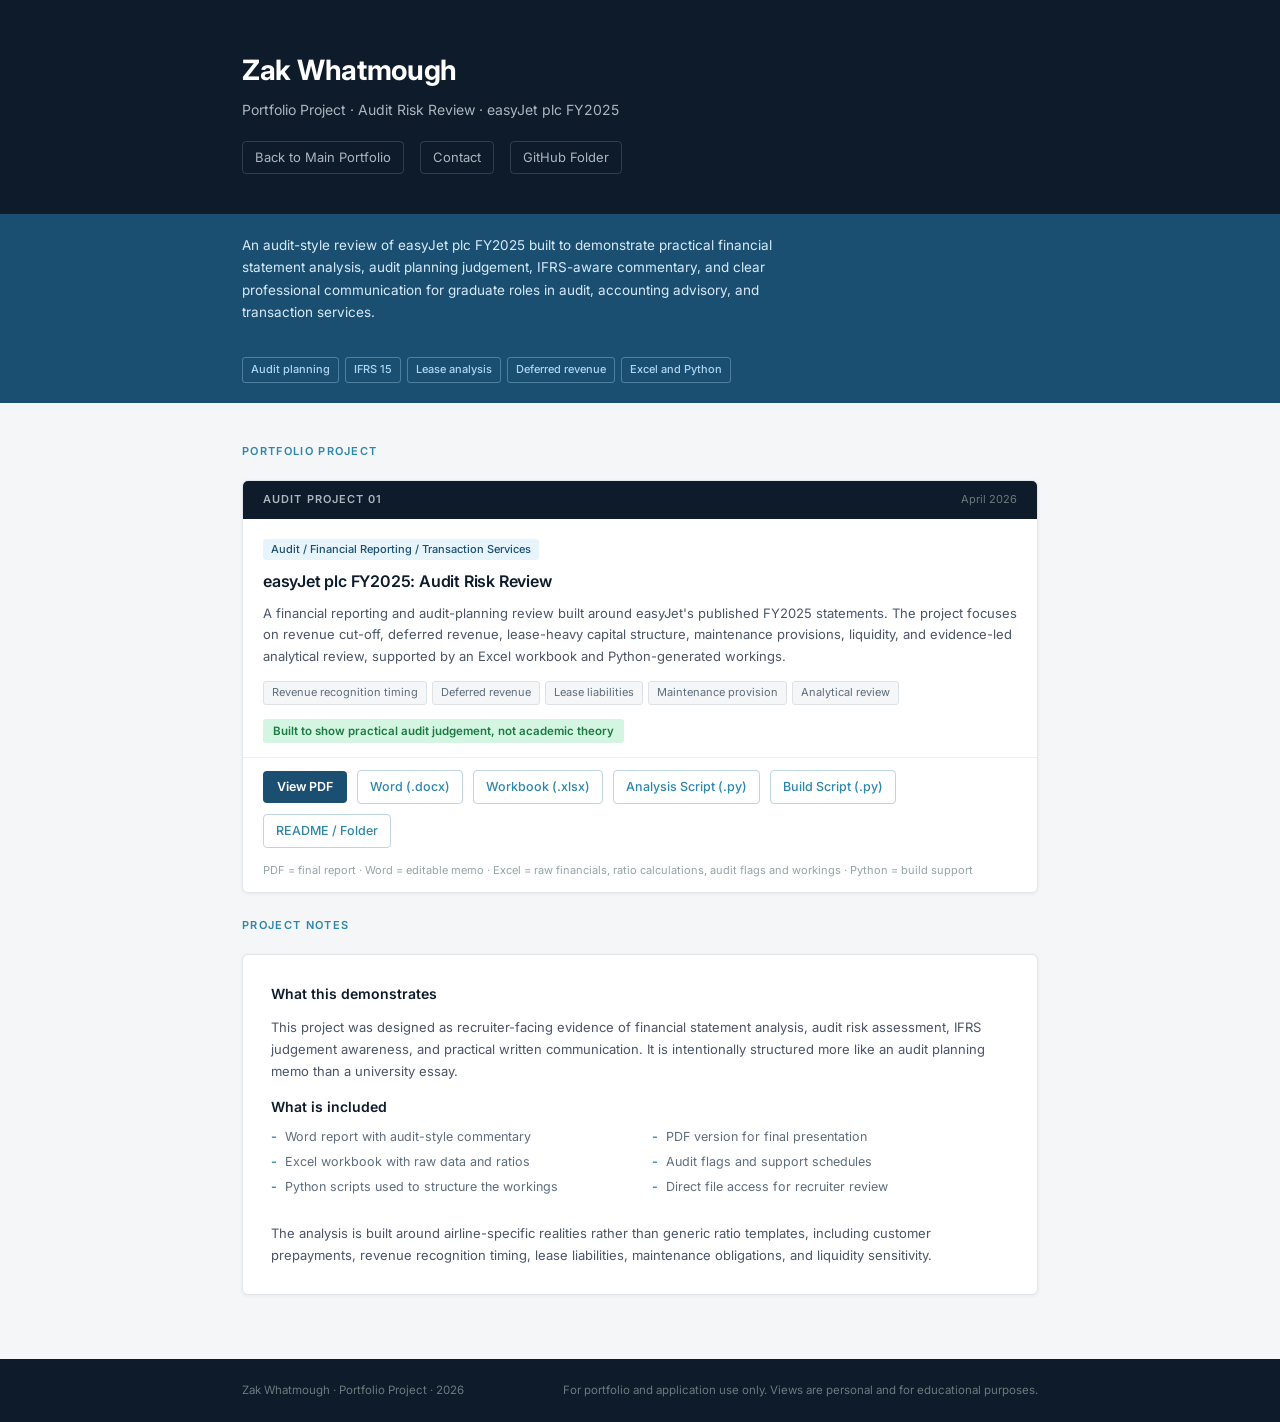
==== easyjet-audit-risk-review/index.html @ 97fff29e "Add easyJet audit portfolio project" ====
<!DOCTYPE html>
<html lang="en">
<head>
  <meta charset="UTF-8">
  <meta name="viewport" content="width=device-width, initial-scale=1.0">
  <title>easyJet Audit Risk Review | Zak Whatmough</title>
  <link rel="preconnect" href="https://fonts.googleapis.com">
  <link href="https://fonts.googleapis.com/css2?family=Inter:wght@300;400;500;600;700&display=swap" rel="stylesheet">
  <style>
    *, *::before, *::after { box-sizing: border-box; margin: 0; padding: 0; }

    body {
      font-family: 'Inter', -apple-system, BlinkMacSystemFont, sans-serif;
      background: #F4F6F8;
      color: #1C2833;
      line-height: 1.6;
    }

    .site-header {
      background: #0D1B2A;
      padding: 48px 0 40px;
    }
    .header-inner {
      max-width: 860px;
      margin: 0 auto;
      padding: 0 32px;
    }
    .header-inner h1 {
      font-size: 28px;
      font-weight: 700;
      color: #FFFFFF;
      letter-spacing: -0.3px;
      margin-bottom: 6px;
    }
    .header-sub {
      font-size: 14px;
      color: #ADB5BD;
      font-weight: 400;
      margin-bottom: 20px;
    }
    .header-links {
      display: flex;
      gap: 16px;
      flex-wrap: wrap;
    }
    .header-links a {
      font-size: 13px;
      color: #ADB5BD;
      text-decoration: none;
      border: 1px solid rgba(255,255,255,0.15);
      padding: 5px 12px;
      border-radius: 4px;
      transition: all 0.15s;
    }
    .header-links a:hover {
      color: #FFFFFF;
      border-color: rgba(255,255,255,0.4);
    }

    .about-strip {
      background: #1B4F72;
      padding: 20px 0;
    }
    .about-strip-inner {
      max-width: 860px;
      margin: 0 auto;
      padding: 0 32px;
      display: flex;
      align-items: flex-start;
      justify-content: space-between;
      gap: 32px;
      flex-wrap: wrap;
    }
    .about-strip p {
      font-size: 13.5px;
      color: #D6EAF8;
      max-width: 560px;
      line-height: 1.65;
    }
    .tags {
      display: flex;
      flex-wrap: wrap;
      gap: 6px;
      align-items: flex-start;
      padding-top: 2px;
    }
    .tag {
      font-size: 11px;
      font-weight: 500;
      color: #AED6F1;
      border: 1px solid rgba(174,214,241,0.35);
      border-radius: 3px;
      padding: 3px 8px;
      white-space: nowrap;
    }

    .main {
      max-width: 860px;
      margin: 0 auto;
      padding: 40px 32px;
    }
    .section-label {
      font-size: 11px;
      font-weight: 600;
      letter-spacing: 0.12em;
      text-transform: uppercase;
      color: #2E86AB;
      margin-bottom: 20px;
    }
    .memo-card,
    .about-section {
      background: #FFFFFF;
      border-radius: 6px;
      border: 1px solid #E0E6EA;
      overflow: hidden;
      box-shadow: 0 1px 4px rgba(0,0,0,0.06);
      margin-bottom: 24px;
    }
    .memo-card-header {
      background: #0D1B2A;
      padding: 10px 20px;
      display: flex;
      align-items: center;
      justify-content: space-between;
      gap: 12px;
    }
    .memo-number {
      font-size: 11px;
      font-weight: 600;
      color: #ADB5BD;
      letter-spacing: 0.1em;
    }
    .memo-date {
      font-size: 11px;
      color: #6C7A7D;
    }
    .memo-card-body {
      padding: 16px 20px 0;
    }
    .memo-sector {
      display: inline-block;
      font-size: 11px;
      font-weight: 500;
      color: #1B4F72;
      background: #E8F4FB;
      border-radius: 3px;
      padding: 2px 8px;
      margin-bottom: 10px;
    }
    .memo-card-body h2 {
      font-size: 16px;
      font-weight: 600;
      color: #0D1B2A;
      line-height: 1.4;
      margin-bottom: 10px;
      letter-spacing: -0.2px;
    }
    .memo-thesis {
      font-size: 13px;
      color: #4A5568;
      line-height: 1.65;
      margin-bottom: 14px;
    }
    .memo-tags {
      display: flex;
      flex-wrap: wrap;
      gap: 5px;
      margin-bottom: 12px;
    }
    .memo-tag {
      font-size: 11px;
      color: #5D6D7E;
      background: #F4F6F8;
      border: 1px solid #DDE2E6;
      border-radius: 3px;
      padding: 2px 8px;
    }
    .memo-call {
      display: inline-block;
      font-size: 11.5px;
      font-weight: 600;
      color: #1A7A40;
      background: #D5F5E3;
      border-radius: 3px;
      padding: 3px 10px;
      margin-bottom: 14px;
    }
    .memo-card-footer {
      border-top: 1px solid #EDF0F2;
      padding: 12px 20px;
      display: flex;
      align-items: center;
      gap: 10px;
      flex-wrap: wrap;
    }
    .memo-link-primary {
      font-size: 12.5px;
      font-weight: 600;
      color: #FFFFFF;
      background: #1B4F72;
      text-decoration: none;
      padding: 6px 14px;
      border-radius: 4px;
    }
    .memo-link-secondary {
      font-size: 12.5px;
      font-weight: 500;
      color: #2E86AB;
      text-decoration: none;
      padding: 6px 12px;
      border: 1px solid #BDD5E5;
      border-radius: 4px;
    }
    .download-note {
      width: 100%;
      font-size: 11px;
      color: #95A5A6;
      padding-top: 4px;
    }
    .about-section {
      padding: 28px 28px;
    }
    .about-section h3 {
      font-size: 14px;
      font-weight: 600;
      color: #0D1B2A;
      margin-bottom: 10px;
    }
    .about-section p {
      font-size: 13px;
      color: #4A5568;
      line-height: 1.7;
      margin-bottom: 14px;
    }
    .method-list {
      list-style: none;
      display: grid;
      grid-template-columns: 1fr 1fr;
      gap: 6px 24px;
    }
    .method-list li {
      font-size: 12.5px;
      color: #5D6D7E;
      padding-left: 14px;
      position: relative;
      line-height: 1.5;
    }
    .method-list li::before {
      content: '-';
      position: absolute;
      left: 0;
      color: #2E86AB;
      font-weight: 600;
    }
    .site-footer {
      background: #0D1B2A;
      padding: 22px 0;
    }
    .footer-inner {
      max-width: 860px;
      margin: 0 auto;
      padding: 0 32px;
      display: flex;
      justify-content: space-between;
      align-items: center;
      flex-wrap: wrap;
      gap: 8px;
    }
    .footer-inner p {
      font-size: 11.5px;
      color: #6C7A7D;
    }
    @media (max-width: 600px) {
      .header-inner h1 { font-size: 22px; }
      .about-strip-inner { flex-direction: column; }
      .method-list { grid-template-columns: 1fr; }
      .footer-inner { flex-direction: column; text-align: center; }
    }
  </style>
</head>
<body>
  <header class="site-header">
    <div class="header-inner">
      <h1>Zak Whatmough</h1>
      <p class="header-sub">Portfolio Project · Audit Risk Review · easyJet plc FY2025</p>
      <div class="header-links">
        <a href="../index.html">Back to Main Portfolio</a>
        <a href="mailto:z.whatmough@hotmail.co.uk">Contact</a>
        <a href="https://github.com/zwhatmough/investment-research/tree/main/easyjet-audit-risk-review" target="_blank">GitHub Folder</a>
      </div>
    </div>
  </header>

  <div class="about-strip">
    <div class="about-strip-inner">
      <p>An audit-style review of easyJet plc FY2025 built to demonstrate practical financial statement analysis, audit planning judgement, IFRS-aware commentary, and clear professional communication for graduate roles in audit, accounting advisory, and transaction services.</p>
      <div class="tags">
        <span class="tag">Audit planning</span>
        <span class="tag">IFRS 15</span>
        <span class="tag">Lease analysis</span>
        <span class="tag">Deferred revenue</span>
        <span class="tag">Excel and Python</span>
      </div>
    </div>
  </div>

  <main class="main">
    <p class="section-label">Portfolio Project</p>

    <div class="memo-card">
      <div class="memo-card-header">
        <span class="memo-number">AUDIT PROJECT 01</span>
        <span class="memo-date">April 2026</span>
      </div>
      <div class="memo-card-body">
        <span class="memo-sector">Audit / Financial Reporting / Transaction Services</span>
        <h2>easyJet plc FY2025: Audit Risk Review</h2>
        <p class="memo-thesis">A financial reporting and audit-planning review built around easyJet's published FY2025 statements. The project focuses on revenue cut-off, deferred revenue, lease-heavy capital structure, maintenance provisions, liquidity, and evidence-led analytical review, supported by an Excel workbook and Python-generated workings.</p>
        <div class="memo-tags">
          <span class="memo-tag">Revenue recognition timing</span>
          <span class="memo-tag">Deferred revenue</span>
          <span class="memo-tag">Lease liabilities</span>
          <span class="memo-tag">Maintenance provision</span>
          <span class="memo-tag">Analytical review</span>
        </div>
        <span class="memo-call">Built to show practical audit judgement, not academic theory</span>
      </div>
      <div class="memo-card-footer">
        <a class="memo-link-primary" href="./docs/easyjet-audit-risk-review.pdf" target="_blank">View PDF</a>
        <a class="memo-link-secondary" href="./docs/easyjet-audit-risk-review.docx">Word (.docx)</a>
        <a class="memo-link-secondary" href="./data/easyjet-audit-risk-review.xlsx">Workbook (.xlsx)</a>
        <a class="memo-link-secondary" href="./scripts/generate_easyjet_analysis.py">Analysis Script (.py)</a>
        <a class="memo-link-secondary" href="./scripts/build_audit_report.py">Build Script (.py)</a>
        <a class="memo-link-secondary" href="https://github.com/zwhatmough/investment-research/tree/main/easyjet-audit-risk-review" target="_blank">README / Folder</a>
        <span class="download-note">PDF = final report · Word = editable memo · Excel = raw financials, ratio calculations, audit flags and workings · Python = build support</span>
      </div>
    </div>

    <p class="section-label">Project Notes</p>

    <div class="about-section">
      <h3>What this demonstrates</h3>
      <p>This project was designed as recruiter-facing evidence of financial statement analysis, audit risk assessment, IFRS judgement awareness, and practical written communication. It is intentionally structured more like an audit planning memo than a university essay.</p>

      <h3>What is included</h3>
      <ul class="method-list">
        <li>Word report with audit-style commentary</li>
        <li>PDF version for final presentation</li>
        <li>Excel workbook with raw data and ratios</li>
        <li>Audit flags and support schedules</li>
        <li>Python scripts used to structure the workings</li>
        <li>Direct file access for recruiter review</li>
      </ul>
      <br>
      <p style="margin-bottom:0;">The analysis is built around airline-specific realities rather than generic ratio templates, including customer prepayments, revenue recognition timing, lease liabilities, maintenance obligations, and liquidity sensitivity.</p>
    </div>
  </main>

  <footer class="site-footer">
    <div class="footer-inner">
      <p>Zak Whatmough · Portfolio Project · 2026</p>
      <p>For portfolio and application use only. Views are personal and for educational purposes.</p>
    </div>
  </footer>
</body>
</html>
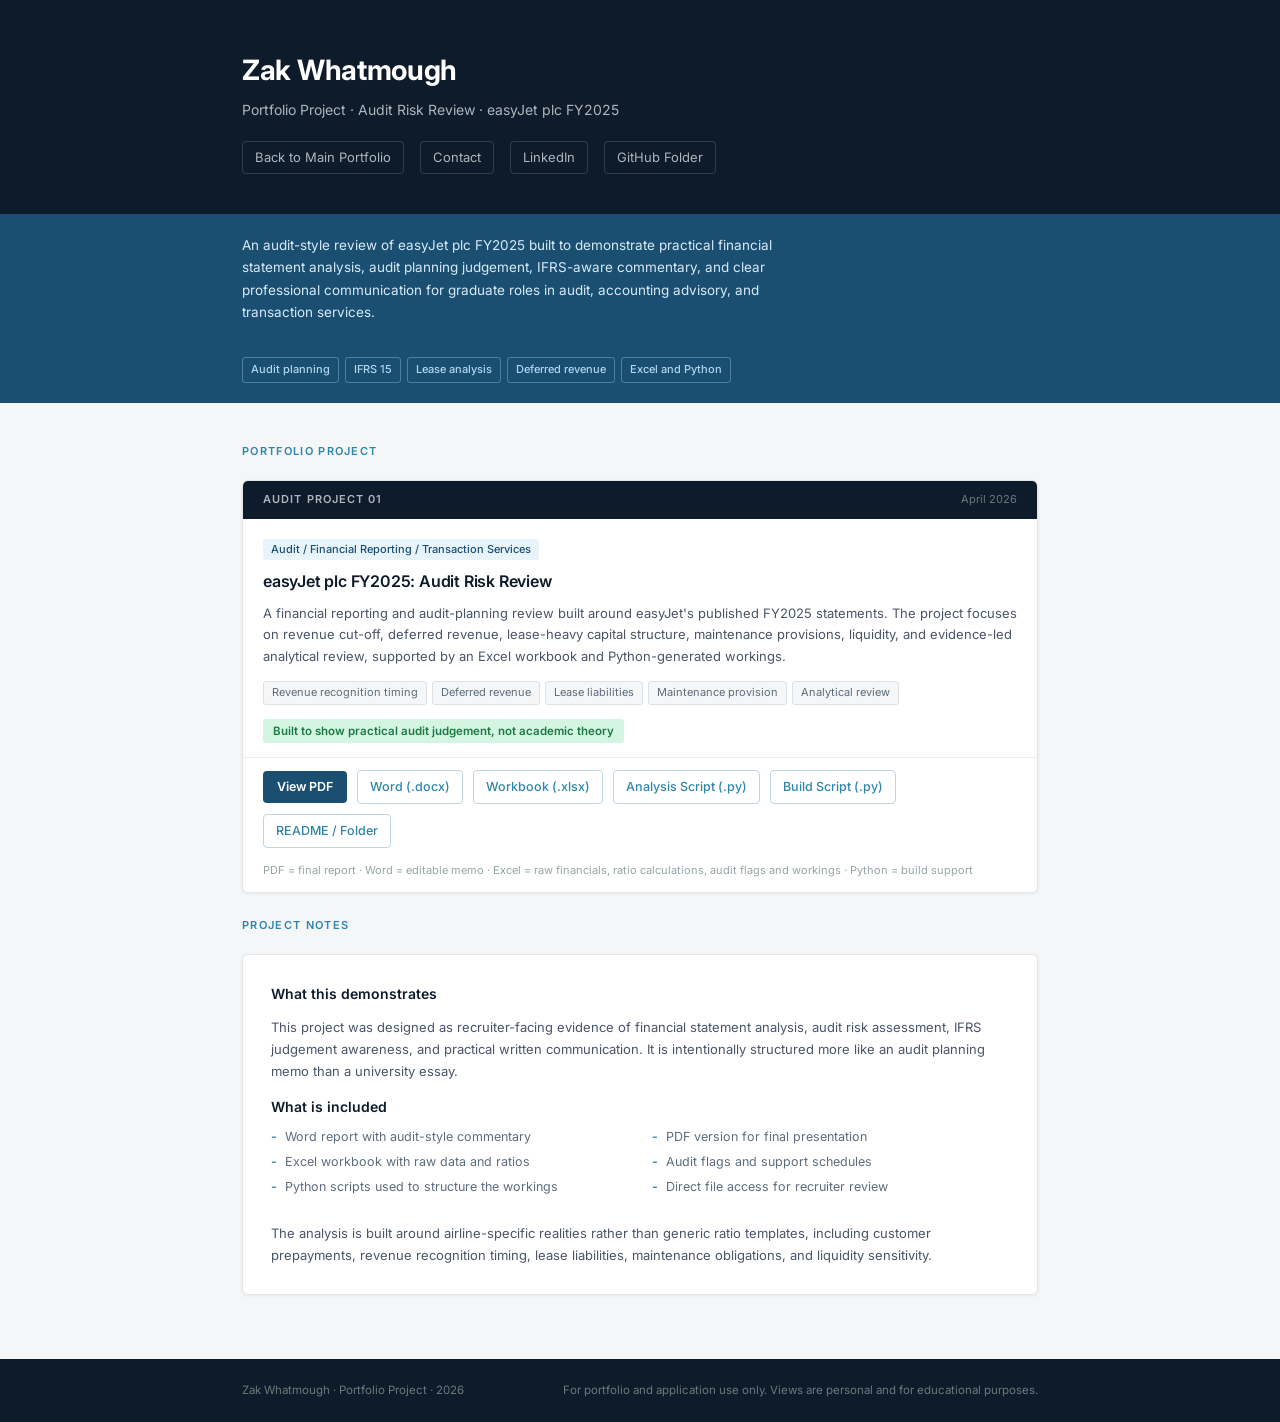
==== commit 7e1ac15b: "Add LinkedIn link to easyJet sub-page header" ====
--- a/easyjet-audit-risk-review/index.html
+++ b/easyjet-audit-risk-review/index.html
@@ -201,7 +201,9 @@
       text-decoration: none;
       padding: 6px 14px;
       border-radius: 4px;
-    }
+      transition: background 0.15s;
+    }
+    .memo-link-primary:hover { background: #154360; }
     .memo-link-secondary {
       font-size: 12.5px;
       font-weight: 500;
@@ -210,6 +212,11 @@
       padding: 6px 12px;
       border: 1px solid #BDD5E5;
       border-radius: 4px;
+      transition: all 0.15s;
+    }
+    .memo-link-secondary:hover {
+      background: #EAF4FA;
+      border-color: #2E86AB;
     }
     .download-note {
       width: 100%;
@@ -282,10 +289,11 @@
   <header class="site-header">
     <div class="header-inner">
       <h1>Zak Whatmough</h1>
-      <p class="header-sub">Portfolio Project · Audit Risk Review · easyJet plc FY2025</p>
+      <p class="header-sub">Portfolio Project &middot; Audit Risk Review &middot; easyJet plc FY2025</p>
       <div class="header-links">
         <a href="../index.html">Back to Main Portfolio</a>
         <a href="mailto:z.whatmough@hotmail.co.uk">Contact</a>
+        <a href="https://www.linkedin.com/in/zak-whatmough" target="_blank">LinkedIn</a>
         <a href="https://github.com/zwhatmough/investment-research/tree/main/easyjet-audit-risk-review" target="_blank">GitHub Folder</a>
       </div>
     </div>
@@ -332,7 +340,7 @@
         <a class="memo-link-secondary" href="./scripts/generate_easyjet_analysis.py">Analysis Script (.py)</a>
         <a class="memo-link-secondary" href="./scripts/build_audit_report.py">Build Script (.py)</a>
         <a class="memo-link-secondary" href="https://github.com/zwhatmough/investment-research/tree/main/easyjet-audit-risk-review" target="_blank">README / Folder</a>
-        <span class="download-note">PDF = final report · Word = editable memo · Excel = raw financials, ratio calculations, audit flags and workings · Python = build support</span>
+        <span class="download-note">PDF = final report &middot; Word = editable memo &middot; Excel = raw financials, ratio calculations, audit flags and workings &middot; Python = build support</span>
       </div>
     </div>
 
@@ -358,7 +366,7 @@
 
   <footer class="site-footer">
     <div class="footer-inner">
-      <p>Zak Whatmough · Portfolio Project · 2026</p>
+      <p>Zak Whatmough &middot; Portfolio Project &middot; 2026</p>
       <p>For portfolio and application use only. Views are personal and for educational purposes.</p>
     </div>
   </footer>
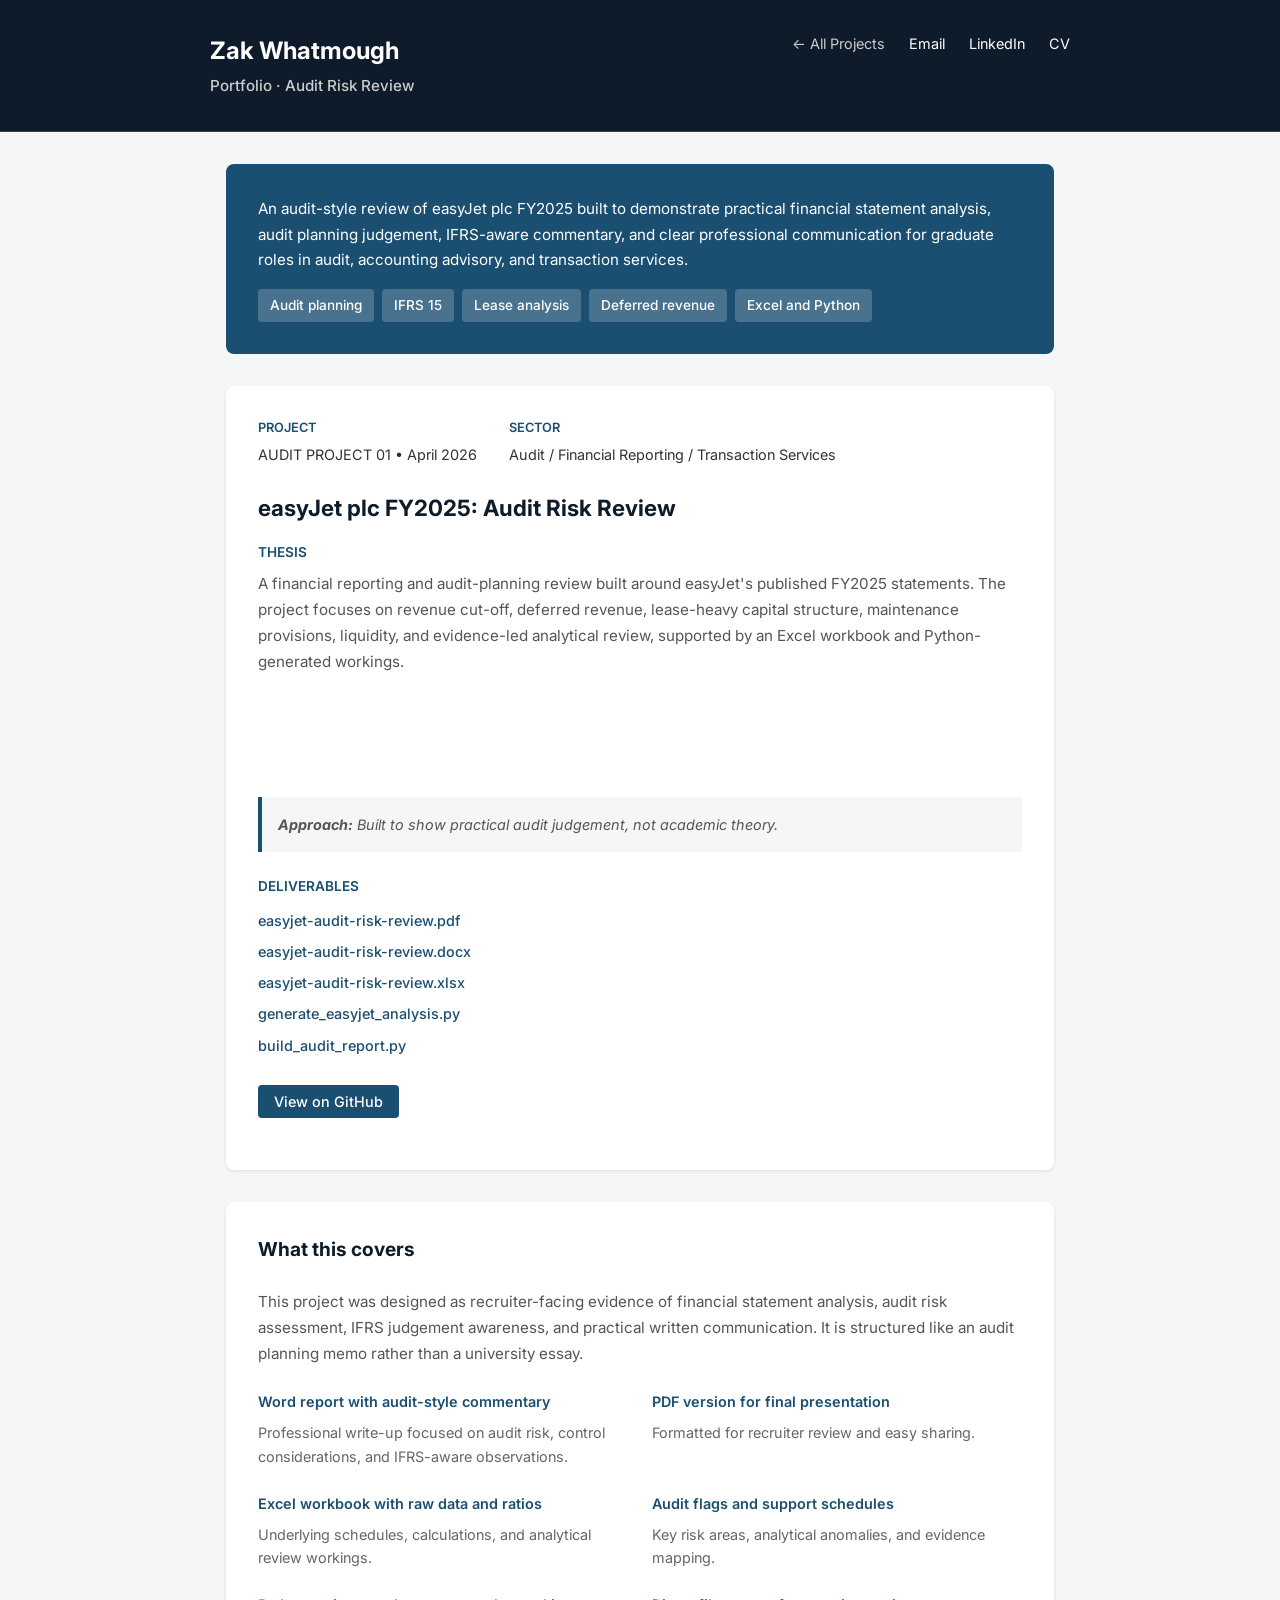
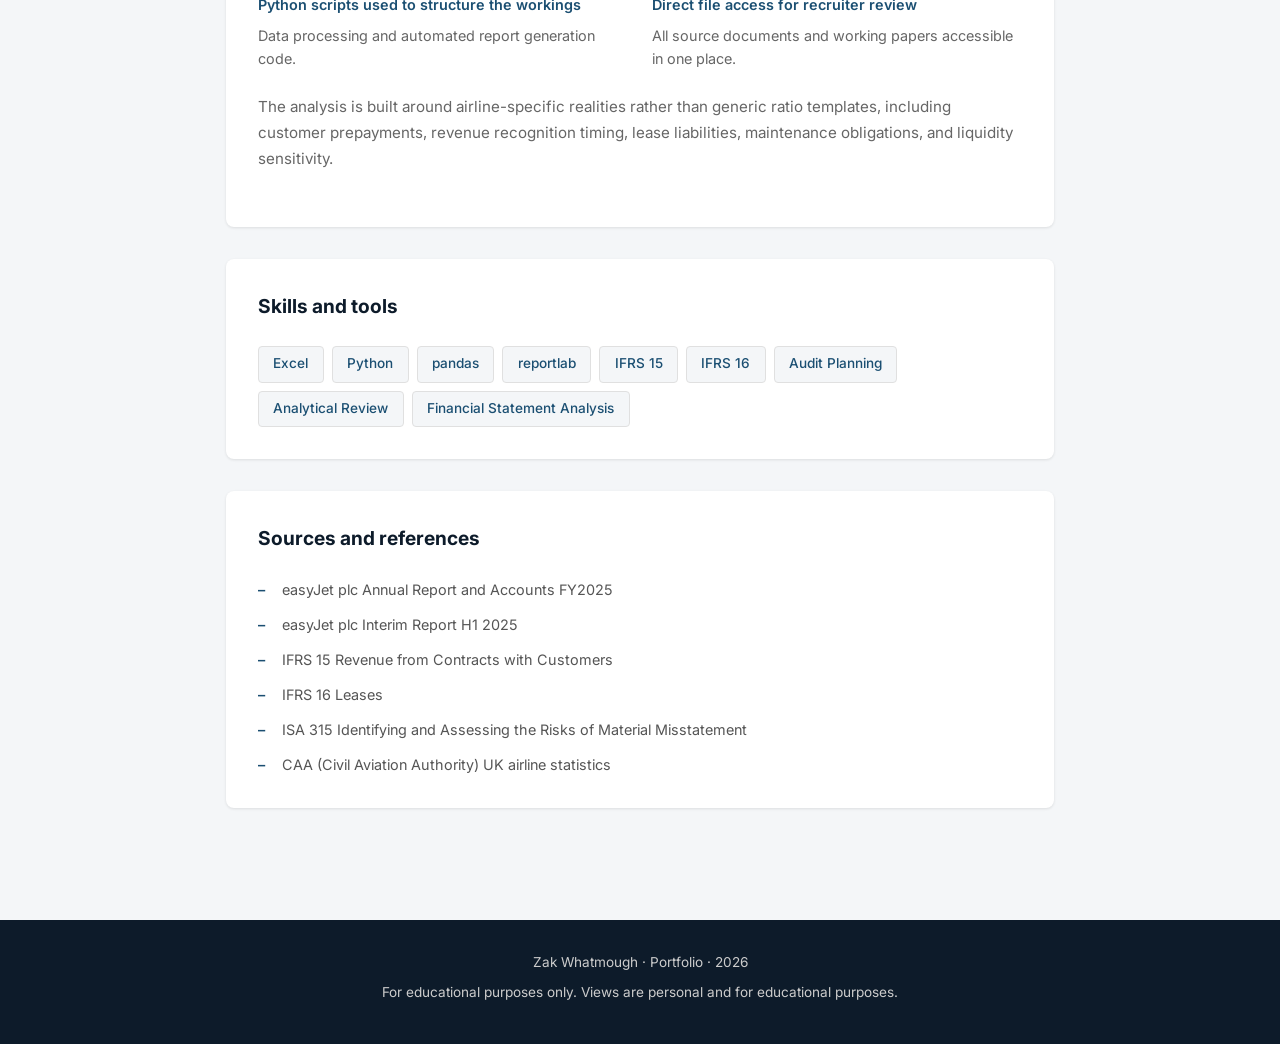
==== commit 13360a0e: "Redesign all sub-pages with consistent layout, CV link, skills and sources sections Co-Authored-By: " ====
--- a/easyjet-audit-risk-review/index.html
+++ b/easyjet-audit-risk-review/index.html
@@ -1,374 +1,537 @@
 <!DOCTYPE html>
 <html lang="en">
 <head>
-  <meta charset="UTF-8">
-  <meta name="viewport" content="width=device-width, initial-scale=1.0">
-  <title>easyJet Audit Risk Review | Zak Whatmough</title>
-  <link rel="preconnect" href="https://fonts.googleapis.com">
-  <link href="https://fonts.googleapis.com/css2?family=Inter:wght@300;400;500;600;700&display=swap" rel="stylesheet">
-  <style>
-    *, *::before, *::after { box-sizing: border-box; margin: 0; padding: 0; }
-
-    body {
-      font-family: 'Inter', -apple-system, BlinkMacSystemFont, sans-serif;
-      background: #F4F6F8;
-      color: #1C2833;
-      line-height: 1.6;
-    }
-
-    .site-header {
-      background: #0D1B2A;
-      padding: 48px 0 40px;
-    }
-    .header-inner {
-      max-width: 860px;
-      margin: 0 auto;
-      padding: 0 32px;
-    }
-    .header-inner h1 {
-      font-size: 28px;
-      font-weight: 700;
-      color: #FFFFFF;
-      letter-spacing: -0.3px;
-      margin-bottom: 6px;
-    }
-    .header-sub {
-      font-size: 14px;
-      color: #ADB5BD;
-      font-weight: 400;
-      margin-bottom: 20px;
-    }
-    .header-links {
-      display: flex;
-      gap: 16px;
-      flex-wrap: wrap;
-    }
-    .header-links a {
-      font-size: 13px;
-      color: #ADB5BD;
-      text-decoration: none;
-      border: 1px solid rgba(255,255,255,0.15);
-      padding: 5px 12px;
-      border-radius: 4px;
-      transition: all 0.15s;
-    }
-    .header-links a:hover {
-      color: #FFFFFF;
-      border-color: rgba(255,255,255,0.4);
-    }
-
-    .about-strip {
-      background: #1B4F72;
-      padding: 20px 0;
-    }
-    .about-strip-inner {
-      max-width: 860px;
-      margin: 0 auto;
-      padding: 0 32px;
-      display: flex;
-      align-items: flex-start;
-      justify-content: space-between;
-      gap: 32px;
-      flex-wrap: wrap;
-    }
-    .about-strip p {
-      font-size: 13.5px;
-      color: #D6EAF8;
-      max-width: 560px;
-      line-height: 1.65;
-    }
-    .tags {
-      display: flex;
-      flex-wrap: wrap;
-      gap: 6px;
-      align-items: flex-start;
-      padding-top: 2px;
-    }
-    .tag {
-      font-size: 11px;
-      font-weight: 500;
-      color: #AED6F1;
-      border: 1px solid rgba(174,214,241,0.35);
-      border-radius: 3px;
-      padding: 3px 8px;
-      white-space: nowrap;
-    }
-
-    .main {
-      max-width: 860px;
-      margin: 0 auto;
-      padding: 40px 32px;
-    }
-    .section-label {
-      font-size: 11px;
-      font-weight: 600;
-      letter-spacing: 0.12em;
-      text-transform: uppercase;
-      color: #2E86AB;
-      margin-bottom: 20px;
-    }
-    .memo-card,
-    .about-section {
-      background: #FFFFFF;
-      border-radius: 6px;
-      border: 1px solid #E0E6EA;
-      overflow: hidden;
-      box-shadow: 0 1px 4px rgba(0,0,0,0.06);
-      margin-bottom: 24px;
-    }
-    .memo-card-header {
-      background: #0D1B2A;
-      padding: 10px 20px;
-      display: flex;
-      align-items: center;
-      justify-content: space-between;
-      gap: 12px;
-    }
-    .memo-number {
-      font-size: 11px;
-      font-weight: 600;
-      color: #ADB5BD;
-      letter-spacing: 0.1em;
-    }
-    .memo-date {
-      font-size: 11px;
-      color: #6C7A7D;
-    }
-    .memo-card-body {
-      padding: 16px 20px 0;
-    }
-    .memo-sector {
-      display: inline-block;
-      font-size: 11px;
-      font-weight: 500;
-      color: #1B4F72;
-      background: #E8F4FB;
-      border-radius: 3px;
-      padding: 2px 8px;
-      margin-bottom: 10px;
-    }
-    .memo-card-body h2 {
-      font-size: 16px;
-      font-weight: 600;
-      color: #0D1B2A;
-      line-height: 1.4;
-      margin-bottom: 10px;
-      letter-spacing: -0.2px;
-    }
-    .memo-thesis {
-      font-size: 13px;
-      color: #4A5568;
-      line-height: 1.65;
-      margin-bottom: 14px;
-    }
-    .memo-tags {
-      display: flex;
-      flex-wrap: wrap;
-      gap: 5px;
-      margin-bottom: 12px;
-    }
-    .memo-tag {
-      font-size: 11px;
-      color: #5D6D7E;
-      background: #F4F6F8;
-      border: 1px solid #DDE2E6;
-      border-radius: 3px;
-      padding: 2px 8px;
-    }
-    .memo-call {
-      display: inline-block;
-      font-size: 11.5px;
-      font-weight: 600;
-      color: #1A7A40;
-      background: #D5F5E3;
-      border-radius: 3px;
-      padding: 3px 10px;
-      margin-bottom: 14px;
-    }
-    .memo-card-footer {
-      border-top: 1px solid #EDF0F2;
-      padding: 12px 20px;
-      display: flex;
-      align-items: center;
-      gap: 10px;
-      flex-wrap: wrap;
-    }
-    .memo-link-primary {
-      font-size: 12.5px;
-      font-weight: 600;
-      color: #FFFFFF;
-      background: #1B4F72;
-      text-decoration: none;
-      padding: 6px 14px;
-      border-radius: 4px;
-      transition: background 0.15s;
-    }
-    .memo-link-primary:hover { background: #154360; }
-    .memo-link-secondary {
-      font-size: 12.5px;
-      font-weight: 500;
-      color: #2E86AB;
-      text-decoration: none;
-      padding: 6px 12px;
-      border: 1px solid #BDD5E5;
-      border-radius: 4px;
-      transition: all 0.15s;
-    }
-    .memo-link-secondary:hover {
-      background: #EAF4FA;
-      border-color: #2E86AB;
-    }
-    .download-note {
-      width: 100%;
-      font-size: 11px;
-      color: #95A5A6;
-      padding-top: 4px;
-    }
-    .about-section {
-      padding: 28px 28px;
-    }
-    .about-section h3 {
-      font-size: 14px;
-      font-weight: 600;
-      color: #0D1B2A;
-      margin-bottom: 10px;
-    }
-    .about-section p {
-      font-size: 13px;
-      color: #4A5568;
-      line-height: 1.7;
-      margin-bottom: 14px;
-    }
-    .method-list {
-      list-style: none;
-      display: grid;
-      grid-template-columns: 1fr 1fr;
-      gap: 6px 24px;
-    }
-    .method-list li {
-      font-size: 12.5px;
-      color: #5D6D7E;
-      padding-left: 14px;
-      position: relative;
-      line-height: 1.5;
-    }
-    .method-list li::before {
-      content: '-';
-      position: absolute;
-      left: 0;
-      color: #2E86AB;
-      font-weight: 600;
-    }
-    .site-footer {
-      background: #0D1B2A;
-      padding: 22px 0;
-    }
-    .footer-inner {
-      max-width: 860px;
-      margin: 0 auto;
-      padding: 0 32px;
-      display: flex;
-      justify-content: space-between;
-      align-items: center;
-      flex-wrap: wrap;
-      gap: 8px;
-    }
-    .footer-inner p {
-      font-size: 11.5px;
-      color: #6C7A7D;
-    }
-    @media (max-width: 600px) {
-      .header-inner h1 { font-size: 22px; }
-      .about-strip-inner { flex-direction: column; }
-      .method-list { grid-template-columns: 1fr; }
-      .footer-inner { flex-direction: column; text-align: center; }
-    }
-  </style>
+    <meta charset="UTF-8">
+    <meta name="viewport" content="width=device-width, initial-scale=1.0">
+    <title>easyJet plc FY2025: Audit Risk Review | Zak Whatmough Portfolio</title>
+    <link href="https://fonts.googleapis.com/css2?family=Inter:wght@400;500;600;700&display=swap" rel="stylesheet">
+    <style>
+        * {
+            margin: 0;
+            padding: 0;
+            box-sizing: border-box;
+        }
+
+        body {
+            font-family: 'Inter', -apple-system, BlinkMacSystemFont, 'Segoe UI', sans-serif;
+            background-color: #F4F6F8;
+            color: #333;
+            line-height: 1.6;
+        }
+
+        /* Header */
+        header {
+            background-color: #0D1B2A;
+            color: #fff;
+            padding: 2rem 1rem;
+            border-bottom: 1px solid #1B4F72;
+        }
+
+        .header-container {
+            max-width: 860px;
+            margin: 0 auto;
+            display: flex;
+            justify-content: space-between;
+            align-items: flex-start;
+        }
+
+        .header-content h1 {
+            font-size: 1.5rem;
+            font-weight: 700;
+            margin-bottom: 0.25rem;
+        }
+
+        .header-content p {
+            font-size: 0.95rem;
+            color: #ccc;
+            font-weight: 500;
+        }
+
+        .header-links {
+            display: flex;
+            gap: 1.5rem;
+            flex-wrap: wrap;
+            justify-content: flex-end;
+            font-size: 0.9rem;
+        }
+
+        .header-links a {
+            color: #fff;
+            text-decoration: none;
+            transition: color 0.2s;
+        }
+
+        .header-links a:hover {
+            color: #2E86AB;
+        }
+
+        .header-links a.back {
+            color: #ccc;
+        }
+
+        /* Main container */
+        .container {
+            max-width: 860px;
+            margin: 0 auto;
+            padding: 2rem 1rem;
+        }
+
+        /* About strip */
+        .about-strip {
+            background-color: #1B4F72;
+            color: #fff;
+            padding: 2rem;
+            border-radius: 8px;
+            margin-bottom: 2rem;
+        }
+
+        .about-strip h2 {
+            font-size: 1.1rem;
+            font-weight: 600;
+            margin-bottom: 1rem;
+            display: none;
+        }
+
+        .about-strip p {
+            font-size: 0.95rem;
+            line-height: 1.7;
+            margin-bottom: 1rem;
+        }
+
+        .tags {
+            display: flex;
+            flex-wrap: wrap;
+            gap: 0.5rem;
+        }
+
+        .tag {
+            display: inline-block;
+            background-color: rgba(255, 255, 255, 0.2);
+            color: #fff;
+            padding: 0.35rem 0.75rem;
+            border-radius: 4px;
+            font-size: 0.85rem;
+            font-weight: 500;
+        }
+
+        /* Project card */
+        .project-card {
+            background-color: #fff;
+            padding: 2rem;
+            border-radius: 8px;
+            margin-bottom: 2rem;
+            box-shadow: 0 1px 3px rgba(0, 0, 0, 0.1);
+        }
+
+        .project-meta {
+            display: flex;
+            gap: 2rem;
+            margin-bottom: 1.5rem;
+            font-size: 0.9rem;
+            color: #666;
+            flex-wrap: wrap;
+        }
+
+        .meta-item {
+            display: flex;
+            flex-direction: column;
+        }
+
+        .meta-label {
+            font-weight: 600;
+            color: #1B4F72;
+            font-size: 0.8rem;
+            text-transform: uppercase;
+            margin-bottom: 0.25rem;
+        }
+
+        .meta-value {
+            color: #333;
+        }
+
+        .project-card h3 {
+            font-size: 1.4rem;
+            font-weight: 700;
+            margin-bottom: 1rem;
+            color: #0D1B2A;
+        }
+
+        .project-card > p {
+            margin-bottom: 1.5rem;
+            font-size: 0.95rem;
+            line-height: 1.7;
+            color: #555;
+        }
+
+        .thesis-label {
+            font-weight: 600;
+            color: #1B4F72;
+            font-size: 0.85rem;
+            text-transform: uppercase;
+            margin-bottom: 0.5rem;
+        }
+
+        .call-out {
+            background-color: #F4F6F8;
+            border-left: 4px solid #1B4F72;
+            padding: 1rem;
+            margin: 1.5rem 0;
+            font-size: 0.9rem;
+            font-style: italic;
+            color: #555;
+        }
+
+        .files-section {
+            margin: 1.5rem 0;
+        }
+
+        .files-label {
+            font-weight: 600;
+            color: #1B4F72;
+            font-size: 0.85rem;
+            text-transform: uppercase;
+            margin-bottom: 0.75rem;
+        }
+
+        .files-list {
+            list-style: none;
+            display: flex;
+            flex-direction: column;
+            gap: 0.5rem;
+            margin-bottom: 1rem;
+        }
+
+        .files-list li {
+            font-size: 0.9rem;
+        }
+
+        .files-list a {
+            color: #1B4F72;
+            text-decoration: none;
+            font-weight: 500;
+        }
+
+        .files-list a:hover {
+            text-decoration: underline;
+        }
+
+        .github-link {
+            display: inline-block;
+            margin-top: 1rem;
+        }
+
+        .github-link a {
+            color: #fff;
+            background-color: #1B4F72;
+            padding: 0.5rem 1rem;
+            border-radius: 4px;
+            text-decoration: none;
+            font-size: 0.9rem;
+            font-weight: 500;
+            transition: background-color 0.2s;
+        }
+
+        .github-link a:hover {
+            background-color: #0D1B2A;
+        }
+
+        /* White cards */
+        .white-card {
+            background-color: #fff;
+            padding: 2rem;
+            border-radius: 8px;
+            margin-bottom: 2rem;
+            box-shadow: 0 1px 3px rgba(0, 0, 0, 0.1);
+        }
+
+        .white-card h3 {
+            font-size: 1.2rem;
+            font-weight: 700;
+            margin-bottom: 1.5rem;
+            color: #0D1B2A;
+        }
+
+        .white-card p {
+            margin-bottom: 1.5rem;
+            font-size: 0.95rem;
+            line-height: 1.7;
+            color: #555;
+        }
+
+        /* Two-column grid */
+        .grid-2col {
+            display: grid;
+            grid-template-columns: 1fr 1fr;
+            gap: 1.5rem;
+            margin-top: 1.5rem;
+        }
+
+        .grid-2col .grid-item {
+            display: flex;
+            flex-direction: column;
+        }
+
+        .grid-item-title {
+            font-weight: 600;
+            color: #1B4F72;
+            font-size: 0.9rem;
+            margin-bottom: 0.5rem;
+        }
+
+        .grid-item-desc {
+            font-size: 0.9rem;
+            color: #666;
+            line-height: 1.6;
+        }
+
+        /* Skills tags section */
+        .skills-tags {
+            display: flex;
+            flex-wrap: wrap;
+            gap: 0.5rem;
+            margin-top: 1.5rem;
+        }
+
+        .skill-tag {
+            background-color: #F4F6F8;
+            color: #1B4F72;
+            padding: 0.4rem 0.9rem;
+            border-radius: 4px;
+            font-size: 0.85rem;
+            font-weight: 500;
+            border: 1px solid #e0e0e0;
+        }
+
+        /* References list */
+        .references-list {
+            margin-top: 1.5rem;
+        }
+
+        .references-list ul {
+            list-style: none;
+            display: flex;
+            flex-direction: column;
+            gap: 0.75rem;
+        }
+
+        .references-list li {
+            font-size: 0.9rem;
+            color: #555;
+            padding-left: 1.5rem;
+            position: relative;
+        }
+
+        .references-list li:before {
+            content: "–";
+            position: absolute;
+            left: 0;
+            color: #1B4F72;
+            font-weight: 600;
+        }
+
+        /* Footer */
+        footer {
+            background-color: #0D1B2A;
+            color: #ccc;
+            text-align: center;
+            padding: 2rem 1rem;
+            font-size: 0.85rem;
+            margin-top: 3rem;
+        }
+
+        footer p {
+            margin-bottom: 0.5rem;
+        }
+
+        footer a {
+            color: #2E86AB;
+            text-decoration: none;
+        }
+
+        footer a:hover {
+            text-decoration: underline;
+        }
+
+        /* Responsive */
+        @media (max-width: 768px) {
+            .header-container {
+                flex-direction: column;
+                gap: 1rem;
+            }
+
+            .header-links {
+                width: 100%;
+                justify-content: flex-start;
+            }
+
+            .grid-2col {
+                grid-template-columns: 1fr;
+            }
+
+            .project-meta {
+                flex-direction: column;
+                gap: 1rem;
+            }
+
+            .container {
+                padding: 1.5rem 1rem;
+            }
+
+            .about-strip,
+            .project-card,
+            .white-card {
+                padding: 1.5rem;
+            }
+        }
+    </style>
 </head>
 <body>
-  <header class="site-header">
-    <div class="header-inner">
-      <h1>Zak Whatmough</h1>
-      <p class="header-sub">Portfolio Project &middot; Audit Risk Review &middot; easyJet plc FY2025</p>
-      <div class="header-links">
-        <a href="../index.html">Back to Main Portfolio</a>
-        <a href="mailto:z.whatmough@hotmail.co.uk">Contact</a>
-        <a href="https://www.linkedin.com/in/zak-whatmough" target="_blank">LinkedIn</a>
-        <a href="https://github.com/zwhatmough/investment-research/tree/main/easyjet-audit-risk-review" target="_blank">GitHub Folder</a>
-      </div>
+    <!-- Header -->
+    <header>
+        <div class="header-container">
+            <div class="header-content">
+                <h1>Zak Whatmough</h1>
+                <p>Portfolio &middot; Audit Risk Review</p>
+            </div>
+            <div class="header-links">
+                <a href="../" class="back">&#8592; All Projects</a>
+                <a href="mailto:z.whatmough@hotmail.co.uk">Email</a>
+                <a href="https://www.linkedin.com/in/zak-whatmough" target="_blank">LinkedIn</a>
+                <a href="../Zak_Whatmough_CV.pdf" target="_blank">CV</a>
+            </div>
+        </div>
+    </header>
+
+    <!-- Main Content -->
+    <div class="container">
+        <!-- About Strip -->
+        <div class="about-strip">
+            <p>An audit-style review of easyJet plc FY2025 built to demonstrate practical financial statement analysis, audit planning judgement, IFRS-aware commentary, and clear professional communication for graduate roles in audit, accounting advisory, and transaction services.</p>
+            <div class="tags">
+                <span class="tag">Audit planning</span>
+                <span class="tag">IFRS 15</span>
+                <span class="tag">Lease analysis</span>
+                <span class="tag">Deferred revenue</span>
+                <span class="tag">Excel and Python</span>
+            </div>
+        </div>
+
+        <!-- Project Card -->
+        <div class="project-card">
+            <div class="project-meta">
+                <div class="meta-item">
+                    <span class="meta-label">Project</span>
+                    <span class="meta-value">AUDIT PROJECT 01 • April 2026</span>
+                </div>
+                <div class="meta-item">
+                    <span class="meta-label">Sector</span>
+                    <span class="meta-value">Audit / Financial Reporting / Transaction Services</span>
+                </div>
+            </div>
+
+            <h3>easyJet plc FY2025: Audit Risk Review</h3>
+
+            <div class="thesis-label">Thesis</div>
+            <p>A financial reporting and audit-planning review built around easyJet's published FY2025 statements. The project focuses on revenue cut-off, deferred revenue, lease-heavy capital structure, maintenance provisions, liquidity, and evidence-led analytical review, supported by an Excel workbook and Python-generated workings.</p>
+
+            <div class="tags">
+                <span class="tag">Revenue recognition timing</span>
+                <span class="tag">Deferred revenue</span>
+                <span class="tag">Lease liabilities</span>
+                <span class="tag">Maintenance provision</span>
+                <span class="tag">Analytical review</span>
+            </div>
+
+            <div class="call-out">
+                <strong>Approach:</strong> Built to show practical audit judgement, not academic theory.
+            </div>
+
+            <div class="files-section">
+                <div class="files-label">Deliverables</div>
+                <ul class="files-list">
+                    <li><a href="docs/easyjet-audit-risk-review.pdf" target="_blank">easyjet-audit-risk-review.pdf</a></li>
+                    <li><a href="docs/easyjet-audit-risk-review.docx" target="_blank">easyjet-audit-risk-review.docx</a></li>
+                    <li><a href="data/easyjet-audit-risk-review.xlsx" target="_blank">easyjet-audit-risk-review.xlsx</a></li>
+                    <li><a href="scripts/generate_easyjet_analysis.py" target="_blank">generate_easyjet_analysis.py</a></li>
+                    <li><a href="scripts/build_audit_report.py" target="_blank">build_audit_report.py</a></li>
+                </ul>
+                <div class="github-link">
+                    <a href="https://github.com/zwhatmough/investment-research/tree/main/easyjet-audit-risk-review" target="_blank">View on GitHub</a>
+                </div>
+            </div>
+        </div>
+
+        <!-- What this covers -->
+        <div class="white-card">
+            <h3>What this covers</h3>
+            <p>This project was designed as recruiter-facing evidence of financial statement analysis, audit risk assessment, IFRS judgement awareness, and practical written communication. It is structured like an audit planning memo rather than a university essay.</p>
+
+            <div class="grid-2col">
+                <div class="grid-item">
+                    <span class="grid-item-title">Word report with audit-style commentary</span>
+                    <span class="grid-item-desc">Professional write-up focused on audit risk, control considerations, and IFRS-aware observations.</span>
+                </div>
+                <div class="grid-item">
+                    <span class="grid-item-title">PDF version for final presentation</span>
+                    <span class="grid-item-desc">Formatted for recruiter review and easy sharing.</span>
+                </div>
+                <div class="grid-item">
+                    <span class="grid-item-title">Excel workbook with raw data and ratios</span>
+                    <span class="grid-item-desc">Underlying schedules, calculations, and analytical review workings.</span>
+                </div>
+                <div class="grid-item">
+                    <span class="grid-item-title">Audit flags and support schedules</span>
+                    <span class="grid-item-desc">Key risk areas, analytical anomalies, and evidence mapping.</span>
+                </div>
+                <div class="grid-item">
+                    <span class="grid-item-title">Python scripts used to structure the workings</span>
+                    <span class="grid-item-desc">Data processing and automated report generation code.</span>
+                </div>
+                <div class="grid-item">
+                    <span class="grid-item-title">Direct file access for recruiter review</span>
+                    <span class="grid-item-desc">All source documents and working papers accessible in one place.</span>
+                </div>
+            </div>
+
+            <p style="margin-top: 1.5rem; font-size: 0.95rem; color: #666;">The analysis is built around airline-specific realities rather than generic ratio templates, including customer prepayments, revenue recognition timing, lease liabilities, maintenance obligations, and liquidity sensitivity.</p>
+        </div>
+
+        <!-- Skills and tools -->
+        <div class="white-card">
+            <h3>Skills and tools</h3>
+            <div class="skills-tags">
+                <span class="skill-tag">Excel</span>
+                <span class="skill-tag">Python</span>
+                <span class="skill-tag">pandas</span>
+                <span class="skill-tag">reportlab</span>
+                <span class="skill-tag">IFRS 15</span>
+                <span class="skill-tag">IFRS 16</span>
+                <span class="skill-tag">Audit Planning</span>
+                <span class="skill-tag">Analytical Review</span>
+                <span class="skill-tag">Financial Statement Analysis</span>
+            </div>
+        </div>
+
+        <!-- Sources and references -->
+        <div class="white-card">
+            <h3>Sources and references</h3>
+            <div class="references-list">
+                <ul>
+                    <li>easyJet plc Annual Report and Accounts FY2025</li>
+                    <li>easyJet plc Interim Report H1 2025</li>
+                    <li>IFRS 15 Revenue from Contracts with Customers</li>
+                    <li>IFRS 16 Leases</li>
+                    <li>ISA 315 Identifying and Assessing the Risks of Material Misstatement</li>
+                    <li>CAA (Civil Aviation Authority) UK airline statistics</li>
+                </ul>
+            </div>
+        </div>
     </div>
-  </header>
-
-  <div class="about-strip">
-    <div class="about-strip-inner">
-      <p>An audit-style review of easyJet plc FY2025 built to demonstrate practical financial statement analysis, audit planning judgement, IFRS-aware commentary, and clear professional communication for graduate roles in audit, accounting advisory, and transaction services.</p>
-      <div class="tags">
-        <span class="tag">Audit planning</span>
-        <span class="tag">IFRS 15</span>
-        <span class="tag">Lease analysis</span>
-        <span class="tag">Deferred revenue</span>
-        <span class="tag">Excel and Python</span>
-      </div>
-    </div>
-  </div>
-
-  <main class="main">
-    <p class="section-label">Portfolio Project</p>
-
-    <div class="memo-card">
-      <div class="memo-card-header">
-        <span class="memo-number">AUDIT PROJECT 01</span>
-        <span class="memo-date">April 2026</span>
-      </div>
-      <div class="memo-card-body">
-        <span class="memo-sector">Audit / Financial Reporting / Transaction Services</span>
-        <h2>easyJet plc FY2025: Audit Risk Review</h2>
-        <p class="memo-thesis">A financial reporting and audit-planning review built around easyJet's published FY2025 statements. The project focuses on revenue cut-off, deferred revenue, lease-heavy capital structure, maintenance provisions, liquidity, and evidence-led analytical review, supported by an Excel workbook and Python-generated workings.</p>
-        <div class="memo-tags">
-          <span class="memo-tag">Revenue recognition timing</span>
-          <span class="memo-tag">Deferred revenue</span>
-          <span class="memo-tag">Lease liabilities</span>
-          <span class="memo-tag">Maintenance provision</span>
-          <span class="memo-tag">Analytical review</span>
-        </div>
-        <span class="memo-call">Built to show practical audit judgement, not academic theory</span>
-      </div>
-      <div class="memo-card-footer">
-        <a class="memo-link-primary" href="./docs/easyjet-audit-risk-review.pdf" target="_blank">View PDF</a>
-        <a class="memo-link-secondary" href="./docs/easyjet-audit-risk-review.docx">Word (.docx)</a>
-        <a class="memo-link-secondary" href="./data/easyjet-audit-risk-review.xlsx">Workbook (.xlsx)</a>
-        <a class="memo-link-secondary" href="./scripts/generate_easyjet_analysis.py">Analysis Script (.py)</a>
-        <a class="memo-link-secondary" href="./scripts/build_audit_report.py">Build Script (.py)</a>
-        <a class="memo-link-secondary" href="https://github.com/zwhatmough/investment-research/tree/main/easyjet-audit-risk-review" target="_blank">README / Folder</a>
-        <span class="download-note">PDF = final report &middot; Word = editable memo &middot; Excel = raw financials, ratio calculations, audit flags and workings &middot; Python = build support</span>
-      </div>
-    </div>
-
-    <p class="section-label">Project Notes</p>
-
-    <div class="about-section">
-      <h3>What this demonstrates</h3>
-      <p>This project was designed as recruiter-facing evidence of financial statement analysis, audit risk assessment, IFRS judgement awareness, and practical written communication. It is intentionally structured more like an audit planning memo than a university essay.</p>
-
-      <h3>What is included</h3>
-      <ul class="method-list">
-        <li>Word report with audit-style commentary</li>
-        <li>PDF version for final presentation</li>
-        <li>Excel workbook with raw data and ratios</li>
-        <li>Audit flags and support schedules</li>
-        <li>Python scripts used to structure the workings</li>
-        <li>Direct file access for recruiter review</li>
-      </ul>
-      <br>
-      <p style="margin-bottom:0;">The analysis is built around airline-specific realities rather than generic ratio templates, including customer prepayments, revenue recognition timing, lease liabilities, maintenance obligations, and liquidity sensitivity.</p>
-    </div>
-  </main>
-
-  <footer class="site-footer">
-    <div class="footer-inner">
-      <p>Zak Whatmough &middot; Portfolio Project &middot; 2026</p>
-      <p>For portfolio and application use only. Views are personal and for educational purposes.</p>
-    </div>
-  </footer>
+
+    <!-- Footer -->
+    <footer>
+        <p>Zak Whatmough &middot; Portfolio &middot; 2026</p>
+        <p>For educational purposes only. Views are personal and for educational purposes.</p>
+    </footer>
 </body>
 </html>
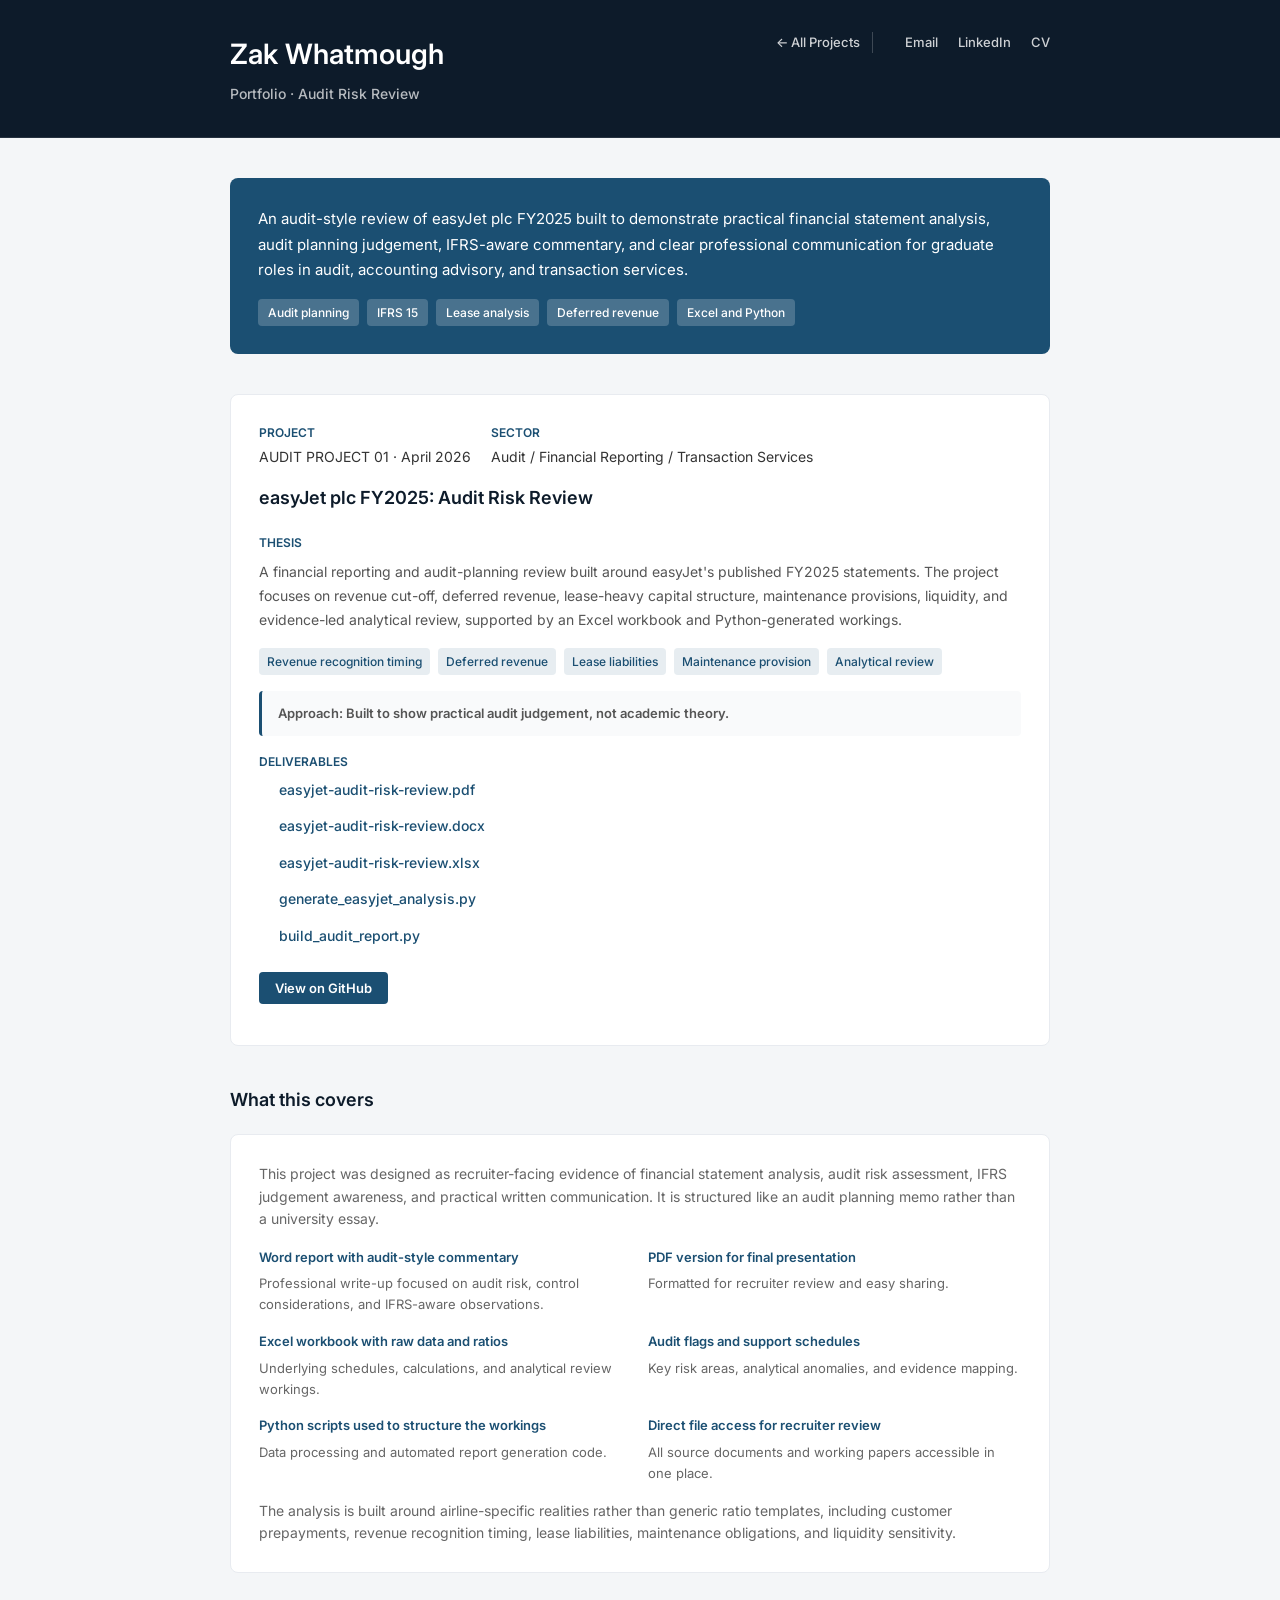
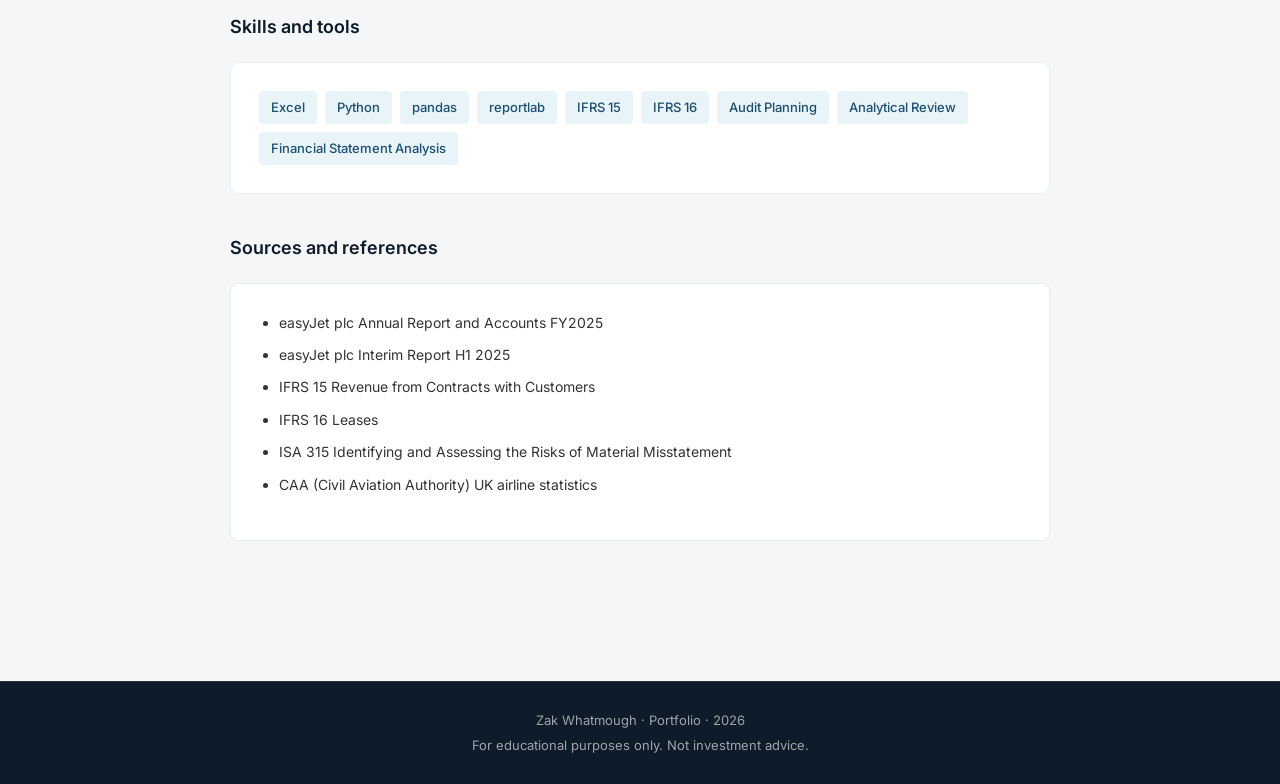
==== commit 43ee22ec: "Standardize CSS across all sub-pages for visual consistency Co-Authored-By: Claude Opus 4.6 <noreply" ====
--- a/easyjet-audit-risk-review/index.html
+++ b/easyjet-audit-risk-review/index.html
@@ -3,7 +3,7 @@
 <head>
     <meta charset="UTF-8">
     <meta name="viewport" content="width=device-width, initial-scale=1.0">
-    <title>easyJet plc FY2025: Audit Risk Review | Zak Whatmough Portfolio</title>
+    <title>easyJet Audit Risk Review | Zak Whatmough Portfolio</title>
     <link href="https://fonts.googleapis.com/css2?family=Inter:wght@400;500;600;700&display=swap" rel="stylesheet">
     <style>
         * {
@@ -14,121 +14,125 @@
 
         body {
             font-family: 'Inter', -apple-system, BlinkMacSystemFont, 'Segoe UI', sans-serif;
-            background-color: #F4F6F8;
+            background: #F4F6F8;
             color: #333;
             line-height: 1.6;
         }
 
-        /* Header */
         header {
-            background-color: #0D1B2A;
-            color: #fff;
-            padding: 2rem 1rem;
-            border-bottom: 1px solid #1B4F72;
-        }
-
-        .header-container {
+            background: #0D1B2A;
+            padding: 32px 0;
+            border-bottom: 1px solid rgba(255,255,255,0.1);
+        }
+
+        .header-content {
             max-width: 860px;
             margin: 0 auto;
+            padding: 0 20px;
             display: flex;
             justify-content: space-between;
             align-items: flex-start;
-        }
-
-        .header-content h1 {
-            font-size: 1.5rem;
-            font-weight: 700;
-            margin-bottom: 0.25rem;
-        }
-
-        .header-content p {
-            font-size: 0.95rem;
-            color: #ccc;
+            gap: 24px;
+        }
+
+        .header-text h1 {
+            font-size: 28px;
+            font-weight: 600;
+            color: white;
+            margin-bottom: 6px;
+        }
+
+        .header-text p {
+            font-size: 14px;
+            color: rgba(255,255,255,0.7);
             font-weight: 500;
         }
 
         .header-links {
             display: flex;
-            gap: 1.5rem;
+            gap: 20px;
             flex-wrap: wrap;
             justify-content: flex-end;
-            font-size: 0.9rem;
+            align-items: center;
         }
 
         .header-links a {
-            color: #fff;
+            color: rgba(255,255,255,0.8);
             text-decoration: none;
+            font-size: 13px;
+            font-weight: 500;
             transition: color 0.2s;
         }
 
         .header-links a:hover {
-            color: #2E86AB;
+            color: white;
         }
 
         .header-links a.back {
-            color: #ccc;
-        }
-
-        /* Main container */
+            margin-right: 12px;
+            padding-right: 12px;
+            border-right: 1px solid rgba(255,255,255,0.2);
+        }
+
         .container {
             max-width: 860px;
             margin: 0 auto;
-            padding: 2rem 1rem;
-        }
-
-        /* About strip */
+            padding: 40px 20px;
+        }
+
         .about-strip {
-            background-color: #1B4F72;
-            color: #fff;
-            padding: 2rem;
+            background: #1B4F72;
+            color: white;
+            padding: 28px;
             border-radius: 8px;
-            margin-bottom: 2rem;
-        }
-
-        .about-strip h2 {
-            font-size: 1.1rem;
-            font-weight: 600;
-            margin-bottom: 1rem;
-            display: none;
+            margin-bottom: 40px;
         }
 
         .about-strip p {
-            font-size: 0.95rem;
+            font-size: 15px;
             line-height: 1.7;
-            margin-bottom: 1rem;
+            margin-bottom: 16px;
+        }
+
+        .about-strip p:last-child {
+            margin-bottom: 0;
         }
 
         .tags {
             display: flex;
             flex-wrap: wrap;
-            gap: 0.5rem;
+            gap: 8px;
+            margin-top: 16px;
         }
 
         .tag {
-            display: inline-block;
-            background-color: rgba(255, 255, 255, 0.2);
-            color: #fff;
-            padding: 0.35rem 0.75rem;
+            background: rgba(255,255,255,0.2);
+            color: white;
+            padding: 4px 10px;
             border-radius: 4px;
-            font-size: 0.85rem;
+            font-size: 12px;
             font-weight: 500;
         }
 
-        /* Project card */
-        .project-card {
-            background-color: #fff;
-            padding: 2rem;
+        h2 {
+            font-size: 18px;
+            font-weight: 600;
+            margin: 32px 0 20px 0;
+            color: #0D1B2A;
+        }
+
+        .card {
+            background: white;
+            padding: 28px;
             border-radius: 8px;
-            margin-bottom: 2rem;
-            box-shadow: 0 1px 3px rgba(0, 0, 0, 0.1);
+            margin-bottom: 24px;
+            border: 1px solid #E8EBF0;
         }
 
         .project-meta {
             display: flex;
-            gap: 2rem;
-            margin-bottom: 1.5rem;
-            font-size: 0.9rem;
-            color: #666;
+            gap: 20px;
+            margin-bottom: 16px;
             flex-wrap: wrap;
         }
 
@@ -140,69 +144,89 @@
         .meta-label {
             font-weight: 600;
             color: #1B4F72;
-            font-size: 0.8rem;
+            font-size: 12px;
             text-transform: uppercase;
-            margin-bottom: 0.25rem;
+            margin-bottom: 4px;
         }
 
         .meta-value {
             color: #333;
-        }
-
-        .project-card h3 {
-            font-size: 1.4rem;
-            font-weight: 700;
-            margin-bottom: 1rem;
+            font-size: 14px;
+        }
+
+        .project-title {
+            font-size: 18px;
+            font-weight: 600;
             color: #0D1B2A;
-        }
-
-        .project-card > p {
-            margin-bottom: 1.5rem;
-            font-size: 0.95rem;
+            margin-bottom: 16px;
+        }
+
+        .thesis-label {
+            font-weight: 600;
+            color: #1B4F72;
+            font-size: 12px;
+            text-transform: uppercase;
+            margin-bottom: 8px;
+            display: block;
+        }
+
+        .project-thesis {
+            font-size: 14px;
+            color: #555;
             line-height: 1.7;
+            margin-bottom: 16px;
+        }
+
+        .project-tags {
+            display: flex;
+            gap: 8px;
+            flex-wrap: wrap;
+            margin-bottom: 16px;
+        }
+
+        .project-tag {
+            background: rgba(27, 79, 114, 0.1);
+            color: #1B4F72;
+            padding: 4px 8px;
+            border-radius: 4px;
+            font-size: 12px;
+            font-weight: 500;
+        }
+
+        .project-call {
+            background: #F9FAFB;
+            border-left: 3px solid #1B4F72;
+            padding: 12px 16px;
+            border-radius: 4px;
+            font-size: 13px;
             color: #555;
-        }
-
-        .thesis-label {
-            font-weight: 600;
-            color: #1B4F72;
-            font-size: 0.85rem;
+            font-weight: 600;
+            margin-bottom: 16px;
+        }
+
+        .files-section {
+            margin: 16px 0;
+        }
+
+        .files-label {
+            font-weight: 600;
+            color: #1B4F72;
+            font-size: 12px;
             text-transform: uppercase;
-            margin-bottom: 0.5rem;
-        }
-
-        .call-out {
-            background-color: #F4F6F8;
-            border-left: 4px solid #1B4F72;
-            padding: 1rem;
-            margin: 1.5rem 0;
-            font-size: 0.9rem;
-            font-style: italic;
-            color: #555;
-        }
-
-        .files-section {
-            margin: 1.5rem 0;
-        }
-
-        .files-label {
-            font-weight: 600;
-            color: #1B4F72;
-            font-size: 0.85rem;
-            text-transform: uppercase;
-            margin-bottom: 0.75rem;
+            margin-bottom: 8px;
+            display: block;
         }
 
         .files-list {
             list-style: none;
             display: flex;
             flex-direction: column;
-            gap: 0.5rem;
-            margin-bottom: 1rem;
+            gap: 6px;
+            margin-bottom: 12px;
         }
 
         .files-list li {
-            font-size: 0.9rem;
+            font-size: 14px;
         }
 
         .files-list a {
@@ -217,56 +241,32 @@
 
         .github-link {
             display: inline-block;
-            margin-top: 1rem;
+            margin-top: 8px;
         }
 
         .github-link a {
-            color: #fff;
-            background-color: #1B4F72;
-            padding: 0.5rem 1rem;
+            color: white;
+            background: #1B4F72;
+            padding: 8px 16px;
             border-radius: 4px;
             text-decoration: none;
-            font-size: 0.9rem;
-            font-weight: 500;
-            transition: background-color 0.2s;
+            font-size: 13px;
+            font-weight: 600;
+            transition: background 0.2s;
         }
 
         .github-link a:hover {
-            background-color: #0D1B2A;
-        }
-
-        /* White cards */
-        .white-card {
-            background-color: #fff;
-            padding: 2rem;
-            border-radius: 8px;
-            margin-bottom: 2rem;
-            box-shadow: 0 1px 3px rgba(0, 0, 0, 0.1);
-        }
-
-        .white-card h3 {
-            font-size: 1.2rem;
-            font-weight: 700;
-            margin-bottom: 1.5rem;
-            color: #0D1B2A;
-        }
-
-        .white-card p {
-            margin-bottom: 1.5rem;
-            font-size: 0.95rem;
-            line-height: 1.7;
-            color: #555;
-        }
-
-        /* Two-column grid */
-        .grid-2col {
+            background: #154360;
+        }
+
+        .coverage-grid {
             display: grid;
             grid-template-columns: 1fr 1fr;
-            gap: 1.5rem;
-            margin-top: 1.5rem;
-        }
-
-        .grid-2col .grid-item {
+            gap: 16px;
+            margin-top: 16px;
+        }
+
+        .grid-item {
             display: flex;
             flex-direction: column;
         }
@@ -274,138 +274,115 @@
         .grid-item-title {
             font-weight: 600;
             color: #1B4F72;
-            font-size: 0.9rem;
-            margin-bottom: 0.5rem;
+            font-size: 13px;
+            margin-bottom: 6px;
         }
 
         .grid-item-desc {
-            font-size: 0.9rem;
+            font-size: 13px;
             color: #666;
             line-height: 1.6;
         }
 
-        /* Skills tags section */
         .skills-tags {
             display: flex;
             flex-wrap: wrap;
-            gap: 0.5rem;
-            margin-top: 1.5rem;
+            gap: 8px;
         }
 
         .skill-tag {
-            background-color: #F4F6F8;
-            color: #1B4F72;
-            padding: 0.4rem 0.9rem;
+            background: #E8F4F8;
+            color: #1B4F72;
+            padding: 6px 12px;
             border-radius: 4px;
-            font-size: 0.85rem;
+            font-size: 13px;
             font-weight: 500;
-            border: 1px solid #e0e0e0;
-        }
-
-        /* References list */
-        .references-list {
-            margin-top: 1.5rem;
-        }
-
-        .references-list ul {
-            list-style: none;
-            display: flex;
-            flex-direction: column;
-            gap: 0.75rem;
-        }
-
-        .references-list li {
-            font-size: 0.9rem;
-            color: #555;
-            padding-left: 1.5rem;
-            position: relative;
-        }
-
-        .references-list li:before {
-            content: "–";
-            position: absolute;
-            left: 0;
-            color: #1B4F72;
-            font-weight: 600;
-        }
-
-        /* Footer */
+        }
+
+        .references {
+            margin-left: 20px;
+        }
+
+        .references li {
+            margin-bottom: 10px;
+            font-size: 14px;
+            line-height: 1.6;
+        }
+
         footer {
-            background-color: #0D1B2A;
-            color: #ccc;
+            background: #0D1B2A;
+            color: rgba(255,255,255,0.6);
+            padding: 24px 0;
             text-align: center;
-            padding: 2rem 1rem;
-            font-size: 0.85rem;
-            margin-top: 3rem;
+            font-size: 13px;
+            border-top: 1px solid rgba(255,255,255,0.1);
+            margin-top: 60px;
         }
 
         footer p {
-            margin-bottom: 0.5rem;
-        }
-
-        footer a {
-            color: #2E86AB;
-            text-decoration: none;
-        }
-
-        footer a:hover {
-            text-decoration: underline;
-        }
-
-        /* Responsive */
-        @media (max-width: 768px) {
-            .header-container {
+            margin: 4px 0;
+        }
+
+        section {
+            margin-bottom: 40px;
+        }
+
+        .section-intro {
+            font-size: 14px;
+            color: #666;
+            margin-bottom: 16px;
+            line-height: 1.6;
+        }
+
+        ul {
+            margin-left: 20px;
+            margin-bottom: 16px;
+        }
+
+        li {
+            margin-bottom: 8px;
+            font-size: 14px;
+            line-height: 1.6;
+        }
+
+        @media (max-width: 640px) {
+            .header-content {
                 flex-direction: column;
-                gap: 1rem;
             }
 
             .header-links {
-                width: 100%;
                 justify-content: flex-start;
             }
 
-            .grid-2col {
-                grid-template-columns: 1fr;
-            }
-
             .project-meta {
                 flex-direction: column;
-                gap: 1rem;
+                gap: 12px;
             }
 
-            .container {
-                padding: 1.5rem 1rem;
-            }
-
-            .about-strip,
-            .project-card,
-            .white-card {
-                padding: 1.5rem;
+            .coverage-grid {
+                grid-template-columns: 1fr;
             }
         }
     </style>
 </head>
 <body>
-    <!-- Header -->
     <header>
-        <div class="header-container">
-            <div class="header-content">
+        <div class="header-content">
+            <div class="header-text">
                 <h1>Zak Whatmough</h1>
-                <p>Portfolio &middot; Audit Risk Review</p>
+                <p>Portfolio · Audit Risk Review</p>
             </div>
-            <div class="header-links">
-                <a href="../" class="back">&#8592; All Projects</a>
+            <nav class="header-links">
+                <a href="../" class="back">← All Projects</a>
                 <a href="mailto:z.whatmough@hotmail.co.uk">Email</a>
                 <a href="https://www.linkedin.com/in/zak-whatmough" target="_blank">LinkedIn</a>
                 <a href="../Zak_Whatmough_CV.pdf" target="_blank">CV</a>
-            </div>
+            </nav>
         </div>
     </header>
 
-    <!-- Main Content -->
     <div class="container">
-        <!-- About Strip -->
-        <div class="about-strip">
+        <section class="about-strip">
             <p>An audit-style review of easyJet plc FY2025 built to demonstrate practical financial statement analysis, audit planning judgement, IFRS-aware commentary, and clear professional communication for graduate roles in audit, accounting advisory, and transaction services.</p>
             <div class="tags">
                 <span class="tag">Audit planning</span>
@@ -414,109 +391,109 @@
                 <span class="tag">Deferred revenue</span>
                 <span class="tag">Excel and Python</span>
             </div>
-        </div>
-
-        <!-- Project Card -->
-        <div class="project-card">
-            <div class="project-meta">
-                <div class="meta-item">
-                    <span class="meta-label">Project</span>
-                    <span class="meta-value">AUDIT PROJECT 01 • April 2026</span>
+        </section>
+
+        <section>
+            <div class="card">
+                <div class="project-meta">
+                    <div class="meta-item">
+                        <span class="meta-label">Project</span>
+                        <span class="meta-value">AUDIT PROJECT 01 · April 2026</span>
+                    </div>
+                    <div class="meta-item">
+                        <span class="meta-label">Sector</span>
+                        <span class="meta-value">Audit / Financial Reporting / Transaction Services</span>
+                    </div>
                 </div>
-                <div class="meta-item">
-                    <span class="meta-label">Sector</span>
-                    <span class="meta-value">Audit / Financial Reporting / Transaction Services</span>
+
+                <h2 style="margin-top: 0;">easyJet plc FY2025: Audit Risk Review</h2>
+
+                <span class="thesis-label">Thesis</span>
+                <p class="project-thesis">A financial reporting and audit-planning review built around easyJet's published FY2025 statements. The project focuses on revenue cut-off, deferred revenue, lease-heavy capital structure, maintenance provisions, liquidity, and evidence-led analytical review, supported by an Excel workbook and Python-generated workings.</p>
+
+                <div class="project-tags">
+                    <span class="project-tag">Revenue recognition timing</span>
+                    <span class="project-tag">Deferred revenue</span>
+                    <span class="project-tag">Lease liabilities</span>
+                    <span class="project-tag">Maintenance provision</span>
+                    <span class="project-tag">Analytical review</span>
+                </div>
+
+                <div class="project-call">Approach: Built to show practical audit judgement, not academic theory.</div>
+
+                <div class="files-section">
+                    <span class="files-label">Deliverables</span>
+                    <ul class="files-list">
+                        <li><a href="docs/easyjet-audit-risk-review.pdf" target="_blank">easyjet-audit-risk-review.pdf</a></li>
+                        <li><a href="docs/easyjet-audit-risk-review.docx" target="_blank">easyjet-audit-risk-review.docx</a></li>
+                        <li><a href="data/easyjet-audit-risk-review.xlsx" target="_blank">easyjet-audit-risk-review.xlsx</a></li>
+                        <li><a href="scripts/generate_easyjet_analysis.py" target="_blank">generate_easyjet_analysis.py</a></li>
+                        <li><a href="scripts/build_audit_report.py" target="_blank">build_audit_report.py</a></li>
+                    </ul>
+                    <div class="github-link">
+                        <a href="https://github.com/zwhatmough/investment-research/tree/main/easyjet-audit-risk-review" target="_blank">View on GitHub</a>
+                    </div>
                 </div>
             </div>
-
-            <h3>easyJet plc FY2025: Audit Risk Review</h3>
-
-            <div class="thesis-label">Thesis</div>
-            <p>A financial reporting and audit-planning review built around easyJet's published FY2025 statements. The project focuses on revenue cut-off, deferred revenue, lease-heavy capital structure, maintenance provisions, liquidity, and evidence-led analytical review, supported by an Excel workbook and Python-generated workings.</p>
-
-            <div class="tags">
-                <span class="tag">Revenue recognition timing</span>
-                <span class="tag">Deferred revenue</span>
-                <span class="tag">Lease liabilities</span>
-                <span class="tag">Maintenance provision</span>
-                <span class="tag">Analytical review</span>
+        </section>
+
+        <section>
+            <h2>What this covers</h2>
+            <div class="card">
+                <p class="section-intro">This project was designed as recruiter-facing evidence of financial statement analysis, audit risk assessment, IFRS judgement awareness, and practical written communication. It is structured like an audit planning memo rather than a university essay.</p>
+
+                <div class="coverage-grid">
+                    <div class="grid-item">
+                        <span class="grid-item-title">Word report with audit-style commentary</span>
+                        <span class="grid-item-desc">Professional write-up focused on audit risk, control considerations, and IFRS-aware observations.</span>
+                    </div>
+                    <div class="grid-item">
+                        <span class="grid-item-title">PDF version for final presentation</span>
+                        <span class="grid-item-desc">Formatted for recruiter review and easy sharing.</span>
+                    </div>
+                    <div class="grid-item">
+                        <span class="grid-item-title">Excel workbook with raw data and ratios</span>
+                        <span class="grid-item-desc">Underlying schedules, calculations, and analytical review workings.</span>
+                    </div>
+                    <div class="grid-item">
+                        <span class="grid-item-title">Audit flags and support schedules</span>
+                        <span class="grid-item-desc">Key risk areas, analytical anomalies, and evidence mapping.</span>
+                    </div>
+                    <div class="grid-item">
+                        <span class="grid-item-title">Python scripts used to structure the workings</span>
+                        <span class="grid-item-desc">Data processing and automated report generation code.</span>
+                    </div>
+                    <div class="grid-item">
+                        <span class="grid-item-title">Direct file access for recruiter review</span>
+                        <span class="grid-item-desc">All source documents and working papers accessible in one place.</span>
+                    </div>
+                </div>
+
+                <p style="margin-top: 16px; font-size: 14px; color: #666;">The analysis is built around airline-specific realities rather than generic ratio templates, including customer prepayments, revenue recognition timing, lease liabilities, maintenance obligations, and liquidity sensitivity.</p>
             </div>
-
-            <div class="call-out">
-                <strong>Approach:</strong> Built to show practical audit judgement, not academic theory.
-            </div>
-
-            <div class="files-section">
-                <div class="files-label">Deliverables</div>
-                <ul class="files-list">
-                    <li><a href="docs/easyjet-audit-risk-review.pdf" target="_blank">easyjet-audit-risk-review.pdf</a></li>
-                    <li><a href="docs/easyjet-audit-risk-review.docx" target="_blank">easyjet-audit-risk-review.docx</a></li>
-                    <li><a href="data/easyjet-audit-risk-review.xlsx" target="_blank">easyjet-audit-risk-review.xlsx</a></li>
-                    <li><a href="scripts/generate_easyjet_analysis.py" target="_blank">generate_easyjet_analysis.py</a></li>
-                    <li><a href="scripts/build_audit_report.py" target="_blank">build_audit_report.py</a></li>
-                </ul>
-                <div class="github-link">
-                    <a href="https://github.com/zwhatmough/investment-research/tree/main/easyjet-audit-risk-review" target="_blank">View on GitHub</a>
+        </section>
+
+        <section>
+            <h2>Skills and tools</h2>
+            <div class="card">
+                <div class="skills-tags">
+                    <span class="skill-tag">Excel</span>
+                    <span class="skill-tag">Python</span>
+                    <span class="skill-tag">pandas</span>
+                    <span class="skill-tag">reportlab</span>
+                    <span class="skill-tag">IFRS 15</span>
+                    <span class="skill-tag">IFRS 16</span>
+                    <span class="skill-tag">Audit Planning</span>
+                    <span class="skill-tag">Analytical Review</span>
+                    <span class="skill-tag">Financial Statement Analysis</span>
                 </div>
             </div>
-        </div>
-
-        <!-- What this covers -->
-        <div class="white-card">
-            <h3>What this covers</h3>
-            <p>This project was designed as recruiter-facing evidence of financial statement analysis, audit risk assessment, IFRS judgement awareness, and practical written communication. It is structured like an audit planning memo rather than a university essay.</p>
-
-            <div class="grid-2col">
-                <div class="grid-item">
-                    <span class="grid-item-title">Word report with audit-style commentary</span>
-                    <span class="grid-item-desc">Professional write-up focused on audit risk, control considerations, and IFRS-aware observations.</span>
-                </div>
-                <div class="grid-item">
-                    <span class="grid-item-title">PDF version for final presentation</span>
-                    <span class="grid-item-desc">Formatted for recruiter review and easy sharing.</span>
-                </div>
-                <div class="grid-item">
-                    <span class="grid-item-title">Excel workbook with raw data and ratios</span>
-                    <span class="grid-item-desc">Underlying schedules, calculations, and analytical review workings.</span>
-                </div>
-                <div class="grid-item">
-                    <span class="grid-item-title">Audit flags and support schedules</span>
-                    <span class="grid-item-desc">Key risk areas, analytical anomalies, and evidence mapping.</span>
-                </div>
-                <div class="grid-item">
-                    <span class="grid-item-title">Python scripts used to structure the workings</span>
-                    <span class="grid-item-desc">Data processing and automated report generation code.</span>
-                </div>
-                <div class="grid-item">
-                    <span class="grid-item-title">Direct file access for recruiter review</span>
-                    <span class="grid-item-desc">All source documents and working papers accessible in one place.</span>
-                </div>
-            </div>
-
-            <p style="margin-top: 1.5rem; font-size: 0.95rem; color: #666;">The analysis is built around airline-specific realities rather than generic ratio templates, including customer prepayments, revenue recognition timing, lease liabilities, maintenance obligations, and liquidity sensitivity.</p>
-        </div>
-
-        <!-- Skills and tools -->
-        <div class="white-card">
-            <h3>Skills and tools</h3>
-            <div class="skills-tags">
-                <span class="skill-tag">Excel</span>
-                <span class="skill-tag">Python</span>
-                <span class="skill-tag">pandas</span>
-                <span class="skill-tag">reportlab</span>
-                <span class="skill-tag">IFRS 15</span>
-                <span class="skill-tag">IFRS 16</span>
-                <span class="skill-tag">Audit Planning</span>
-                <span class="skill-tag">Analytical Review</span>
-                <span class="skill-tag">Financial Statement Analysis</span>
-            </div>
-        </div>
-
-        <!-- Sources and references -->
-        <div class="white-card">
-            <h3>Sources and references</h3>
-            <div class="references-list">
-                <ul>
+        </section>
+
+        <section>
+            <h2>Sources and references</h2>
+            <div class="card">
+                <ul class="references">
                     <li>easyJet plc Annual Report and Accounts FY2025</li>
                     <li>easyJet plc Interim Report H1 2025</li>
                     <li>IFRS 15 Revenue from Contracts with Customers</li>
@@ -525,13 +502,12 @@
                     <li>CAA (Civil Aviation Authority) UK airline statistics</li>
                 </ul>
             </div>
-        </div>
+        </section>
     </div>
 
-    <!-- Footer -->
     <footer>
-        <p>Zak Whatmough &middot; Portfolio &middot; 2026</p>
-        <p>For educational purposes only. Views are personal and for educational purposes.</p>
+        <p>Zak Whatmough · Portfolio · 2026</p>
+        <p>For educational purposes only. Not investment advice.</p>
     </footer>
 </body>
 </html>
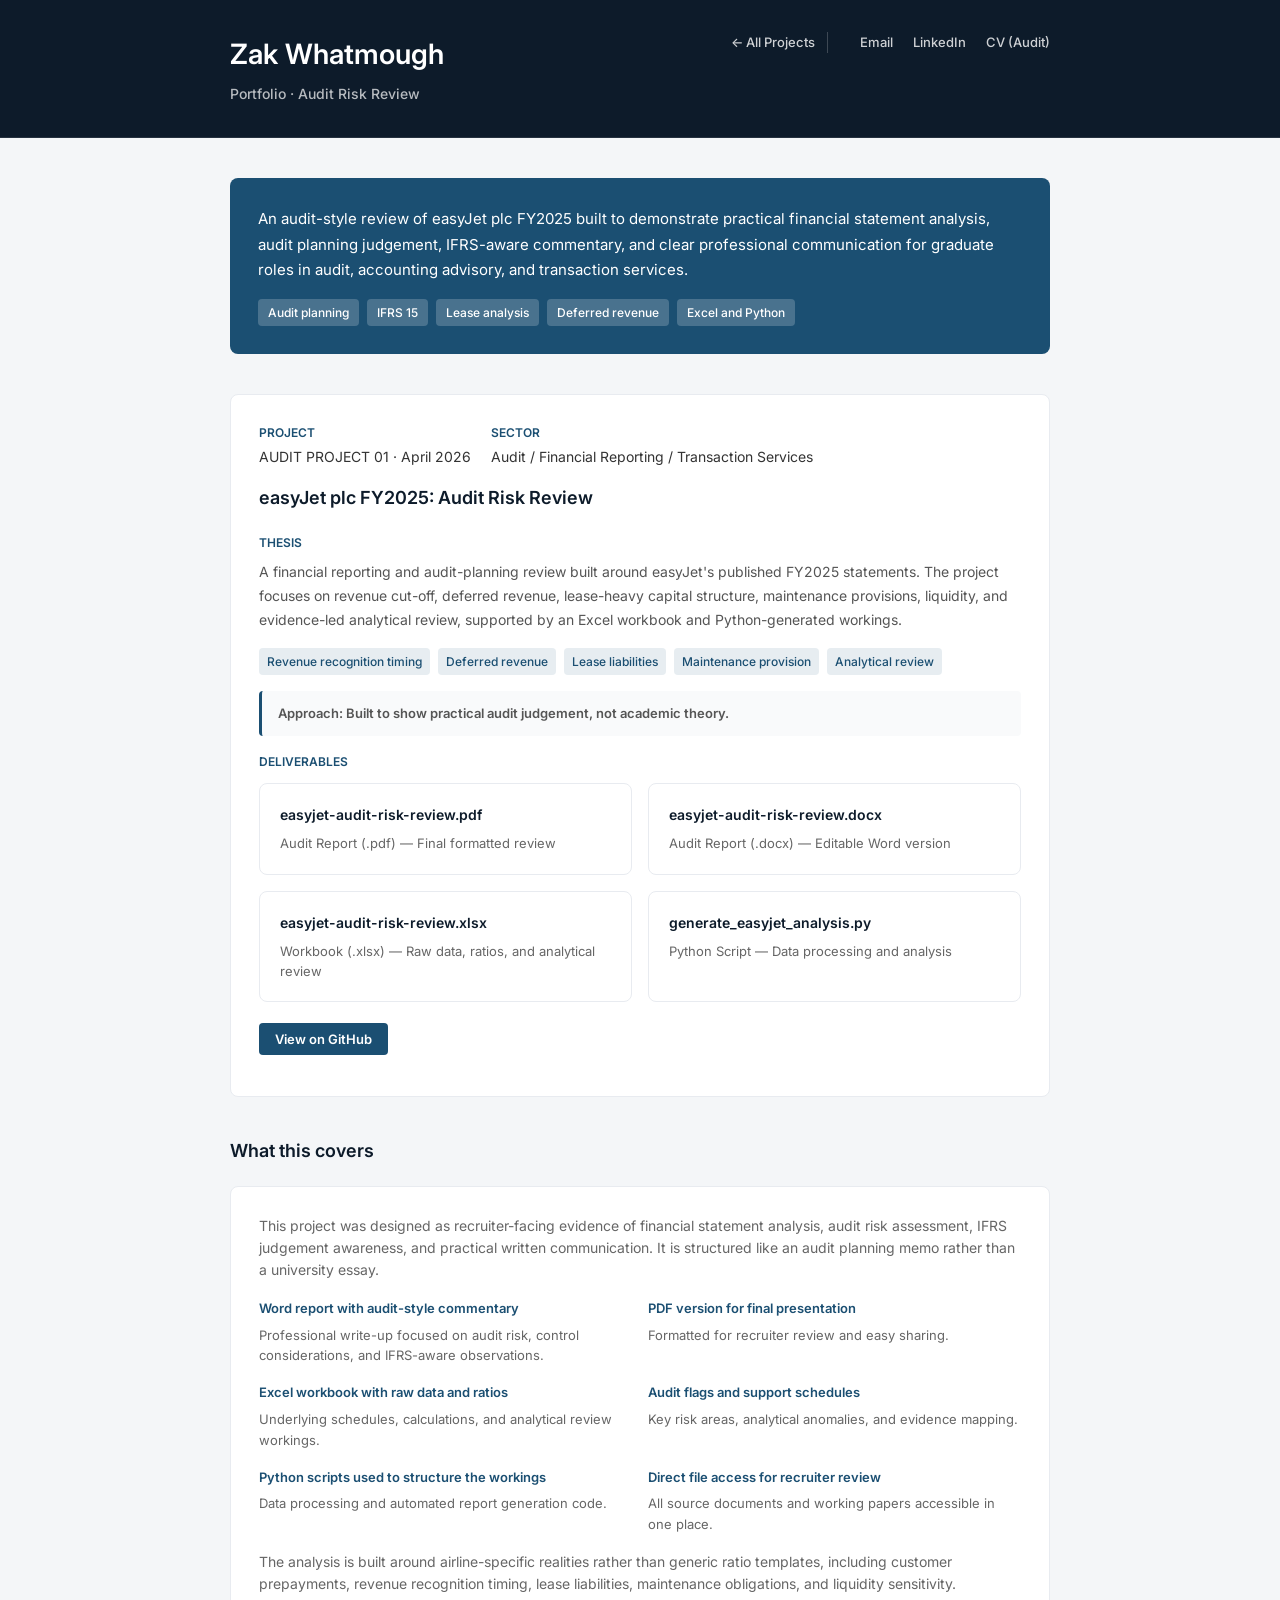
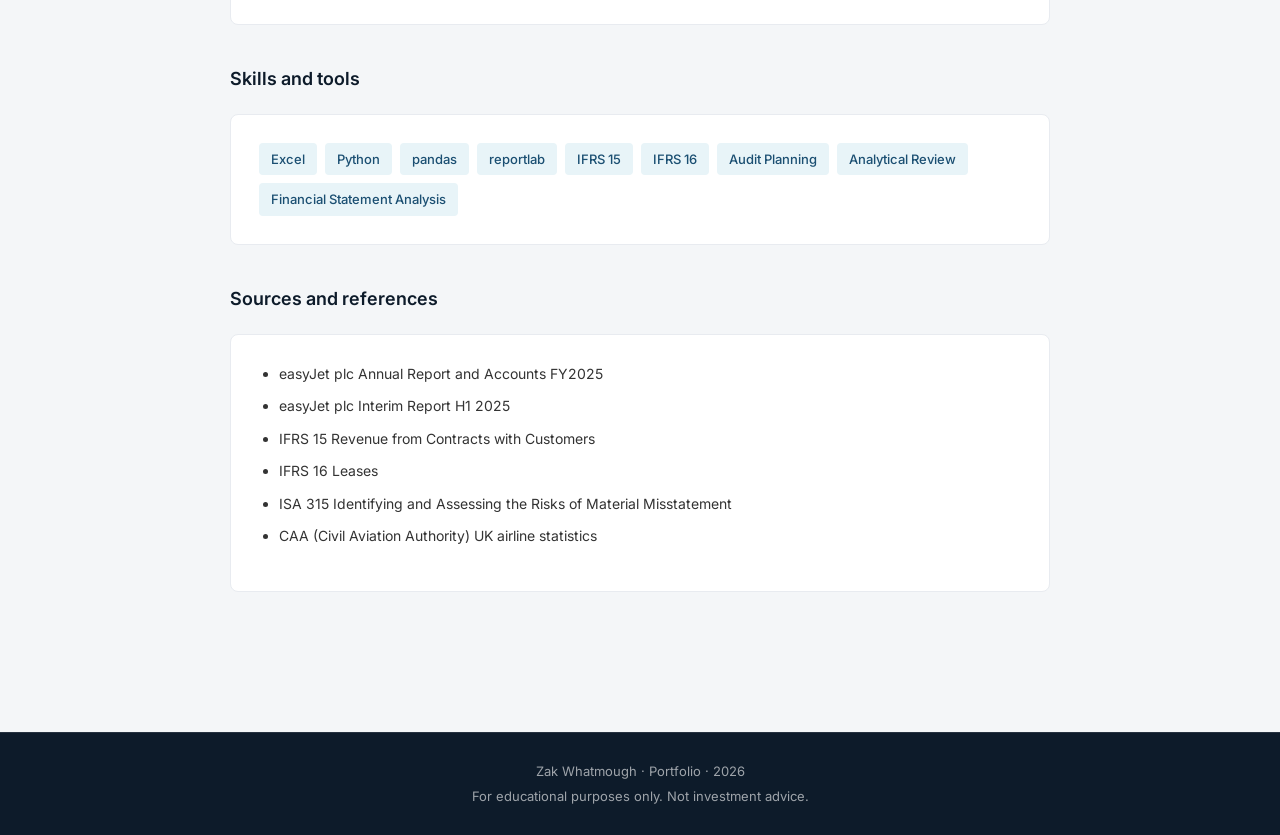
==== commit f047dde8: "Add role-specific CVs, fix download links, standardise page structure" ====
--- a/easyjet-audit-risk-review/index.html
+++ b/easyjet-audit-risk-review/index.html
@@ -213,30 +213,44 @@
             color: #1B4F72;
             font-size: 12px;
             text-transform: uppercase;
-            margin-bottom: 8px;
+            margin-bottom: 12px;
             display: block;
         }
 
-        .files-list {
-            list-style: none;
+        .download-grid {
+            display: grid;
+            grid-template-columns: repeat(2, 1fr);
+            gap: 16px;
+            margin-bottom: 16px;
+        }
+
+        .download-card {
+            border: 1px solid #E8EBF0;
+            padding: 20px;
+            border-radius: 8px;
+            background: white;
+            text-decoration: none;
+            transition: all 0.2s;
             display: flex;
             flex-direction: column;
-            gap: 6px;
-            margin-bottom: 12px;
-        }
-
-        .files-list li {
-            font-size: 14px;
-        }
-
-        .files-list a {
-            color: #1B4F72;
-            text-decoration: none;
-            font-weight: 500;
-        }
-
-        .files-list a:hover {
-            text-decoration: underline;
+            gap: 8px;
+        }
+
+        .download-card:hover {
+            border-color: #1B4F72;
+            background: #F9FAFB;
+        }
+
+        .download-card-title {
+            font-weight: 600;
+            color: #0D1B2A;
+            font-size: 14px;
+        }
+
+        .download-card-desc {
+            font-size: 13px;
+            color: #666;
+            line-height: 1.5;
         }
 
         .github-link {
@@ -360,6 +374,10 @@
             }
 
             .coverage-grid {
+                grid-template-columns: 1fr;
+            }
+
+            .download-grid {
                 grid-template-columns: 1fr;
             }
         }
@@ -376,7 +394,7 @@
                 <a href="../" class="back">← All Projects</a>
                 <a href="mailto:z.whatmough@hotmail.co.uk">Email</a>
                 <a href="https://www.linkedin.com/in/zak-whatmough" target="_blank">LinkedIn</a>
-                <a href="../Zak_Whatmough_CV.pdf" target="_blank">CV</a>
+                <a href="../Zak_Whatmough_CV_Audit.pdf" target="_blank">CV (Audit)</a>
             </nav>
         </div>
     </header>
@@ -423,13 +441,24 @@
 
                 <div class="files-section">
                     <span class="files-label">Deliverables</span>
-                    <ul class="files-list">
-                        <li><a href="docs/easyjet-audit-risk-review.pdf" target="_blank">easyjet-audit-risk-review.pdf</a></li>
-                        <li><a href="docs/easyjet-audit-risk-review.docx" target="_blank">easyjet-audit-risk-review.docx</a></li>
-                        <li><a href="data/easyjet-audit-risk-review.xlsx" target="_blank">easyjet-audit-risk-review.xlsx</a></li>
-                        <li><a href="scripts/generate_easyjet_analysis.py" target="_blank">generate_easyjet_analysis.py</a></li>
-                        <li><a href="scripts/build_audit_report.py" target="_blank">build_audit_report.py</a></li>
-                    </ul>
+                    <div class="download-grid">
+                        <a href="docs/easyjet-audit-risk-review.pdf" class="download-card">
+                            <div class="download-card-title">easyjet-audit-risk-review.pdf</div>
+                            <div class="download-card-desc">Audit Report (.pdf) — Final formatted review</div>
+                        </a>
+                        <a href="docs/easyjet-audit-risk-review.docx" class="download-card">
+                            <div class="download-card-title">easyjet-audit-risk-review.docx</div>
+                            <div class="download-card-desc">Audit Report (.docx) — Editable Word version</div>
+                        </a>
+                        <a href="data/easyjet-audit-risk-review.xlsx" class="download-card">
+                            <div class="download-card-title">easyjet-audit-risk-review.xlsx</div>
+                            <div class="download-card-desc">Workbook (.xlsx) — Raw data, ratios, and analytical review</div>
+                        </a>
+                        <a href="scripts/generate_easyjet_analysis.py" class="download-card">
+                            <div class="download-card-title">generate_easyjet_analysis.py</div>
+                            <div class="download-card-desc">Python Script — Data processing and analysis</div>
+                        </a>
+                    </div>
                     <div class="github-link">
                         <a href="https://github.com/zwhatmough/investment-research/tree/main/easyjet-audit-risk-review" target="_blank">View on GitHub</a>
                     </div>
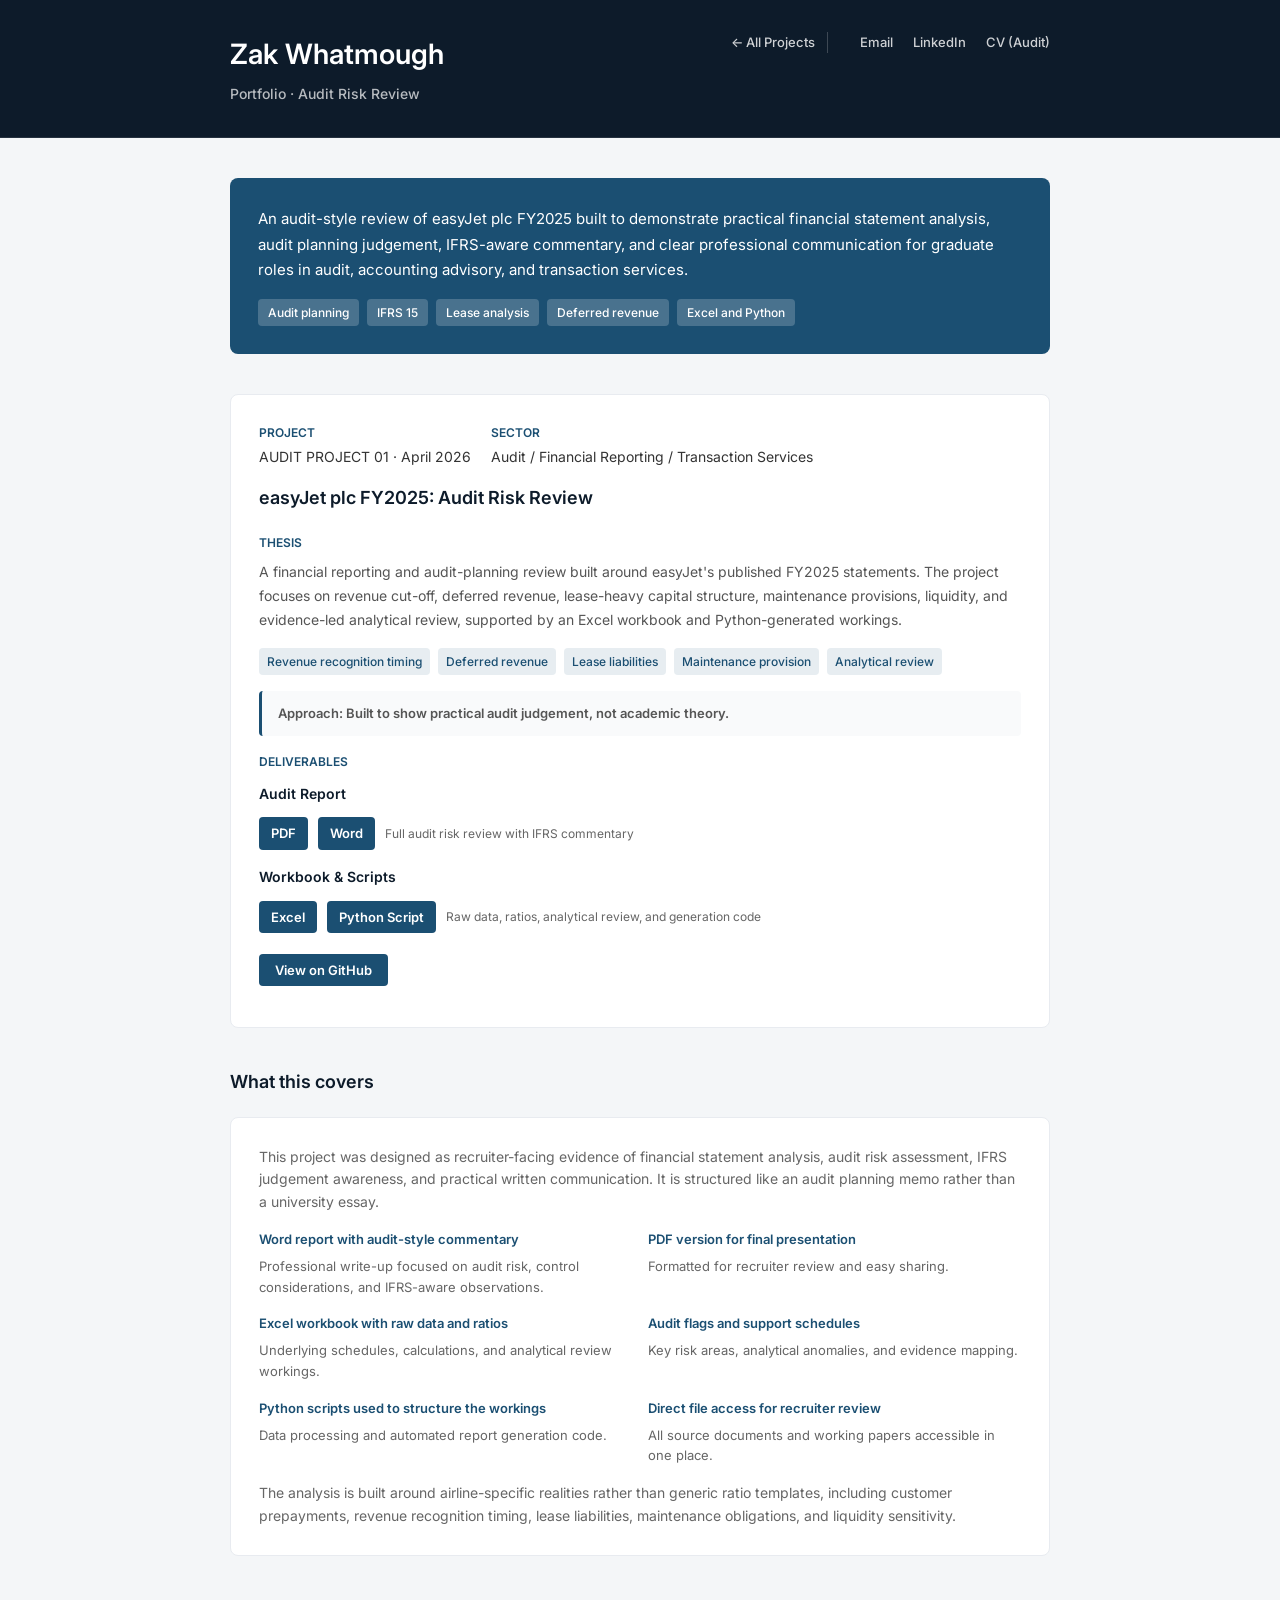
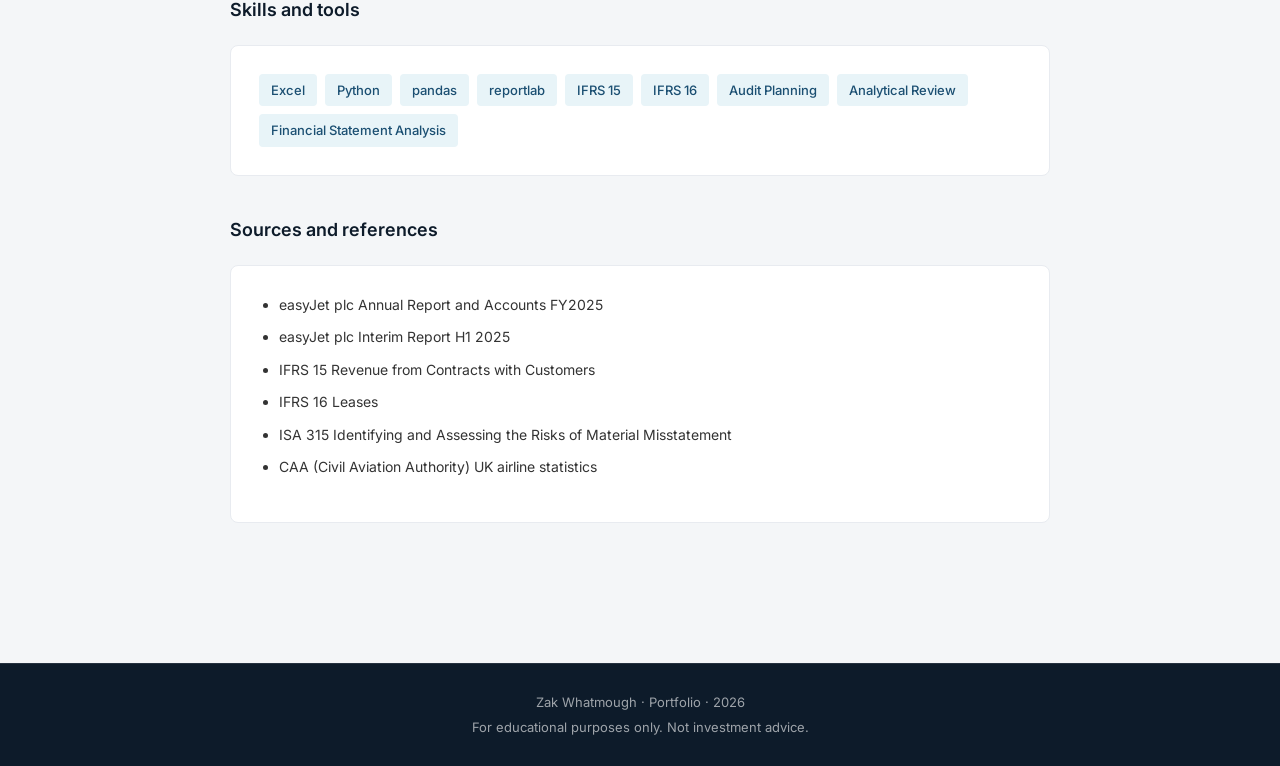
==== commit 34a74591: "Standardise download sections to compact inline buttons" ====
--- a/easyjet-audit-risk-review/index.html
+++ b/easyjet-audit-risk-review/index.html
@@ -217,40 +217,31 @@
             display: block;
         }
 
-        .download-grid {
-            display: grid;
-            grid-template-columns: repeat(2, 1fr);
-            gap: 16px;
-            margin-bottom: 16px;
-        }
-
-        .download-card {
-            border: 1px solid #E8EBF0;
-            padding: 20px;
-            border-radius: 8px;
-            background: white;
+        .file-row {
+            display: flex;
+            gap: 10px;
+            flex-wrap: wrap;
+            align-items: center;
+        }
+
+        .file-btn {
+            color: white;
+            background: #1B4F72;
             text-decoration: none;
-            transition: all 0.2s;
-            display: flex;
-            flex-direction: column;
-            gap: 8px;
-        }
-
-        .download-card:hover {
-            border-color: #1B4F72;
-            background: #F9FAFB;
-        }
-
-        .download-card-title {
-            font-weight: 600;
-            color: #0D1B2A;
-            font-size: 14px;
-        }
-
-        .download-card-desc {
-            font-size: 13px;
+            font-size: 13px;
+            font-weight: 600;
+            padding: 6px 12px;
+            border-radius: 4px;
+            transition: background 0.2s;
+        }
+
+        .file-btn:hover {
+            background: #154360;
+        }
+
+        .file-note {
+            font-size: 12px;
             color: #666;
-            line-height: 1.5;
         }
 
         .github-link {
@@ -377,9 +368,6 @@
                 grid-template-columns: 1fr;
             }
 
-            .download-grid {
-                grid-template-columns: 1fr;
-            }
         }
     </style>
 </head>
@@ -441,23 +429,17 @@
 
                 <div class="files-section">
                     <span class="files-label">Deliverables</span>
-                    <div class="download-grid">
-                        <a href="docs/easyjet-audit-risk-review.pdf" class="download-card">
-                            <div class="download-card-title">easyjet-audit-risk-review.pdf</div>
-                            <div class="download-card-desc">Audit Report (.pdf) — Final formatted review</div>
-                        </a>
-                        <a href="docs/easyjet-audit-risk-review.docx" class="download-card">
-                            <div class="download-card-title">easyjet-audit-risk-review.docx</div>
-                            <div class="download-card-desc">Audit Report (.docx) — Editable Word version</div>
-                        </a>
-                        <a href="data/easyjet-audit-risk-review.xlsx" class="download-card">
-                            <div class="download-card-title">easyjet-audit-risk-review.xlsx</div>
-                            <div class="download-card-desc">Workbook (.xlsx) — Raw data, ratios, and analytical review</div>
-                        </a>
-                        <a href="scripts/generate_easyjet_analysis.py" class="download-card">
-                            <div class="download-card-title">generate_easyjet_analysis.py</div>
-                            <div class="download-card-desc">Python Script — Data processing and analysis</div>
-                        </a>
+                    <p style="font-size:14px; font-weight:600; color:#0D1B2A; margin-bottom:12px;">Audit Report</p>
+                    <div class="file-row" style="margin-bottom:16px;">
+                        <a href="docs/easyjet-audit-risk-review.pdf" class="file-btn" target="_blank">PDF</a>
+                        <a href="docs/easyjet-audit-risk-review.docx" class="file-btn" target="_blank">Word</a>
+                        <span class="file-note">Full audit risk review with IFRS commentary</span>
+                    </div>
+                    <p style="font-size:14px; font-weight:600; color:#0D1B2A; margin-bottom:12px;">Workbook &amp; Scripts</p>
+                    <div class="file-row" style="margin-bottom:16px;">
+                        <a href="data/easyjet-audit-risk-review.xlsx" class="file-btn" target="_blank">Excel</a>
+                        <a href="scripts/generate_easyjet_analysis.py" class="file-btn" target="_blank">Python Script</a>
+                        <span class="file-note">Raw data, ratios, analytical review, and generation code</span>
                     </div>
                     <div class="github-link">
                         <a href="https://github.com/zwhatmough/investment-research/tree/main/easyjet-audit-risk-review" target="_blank">View on GitHub</a>
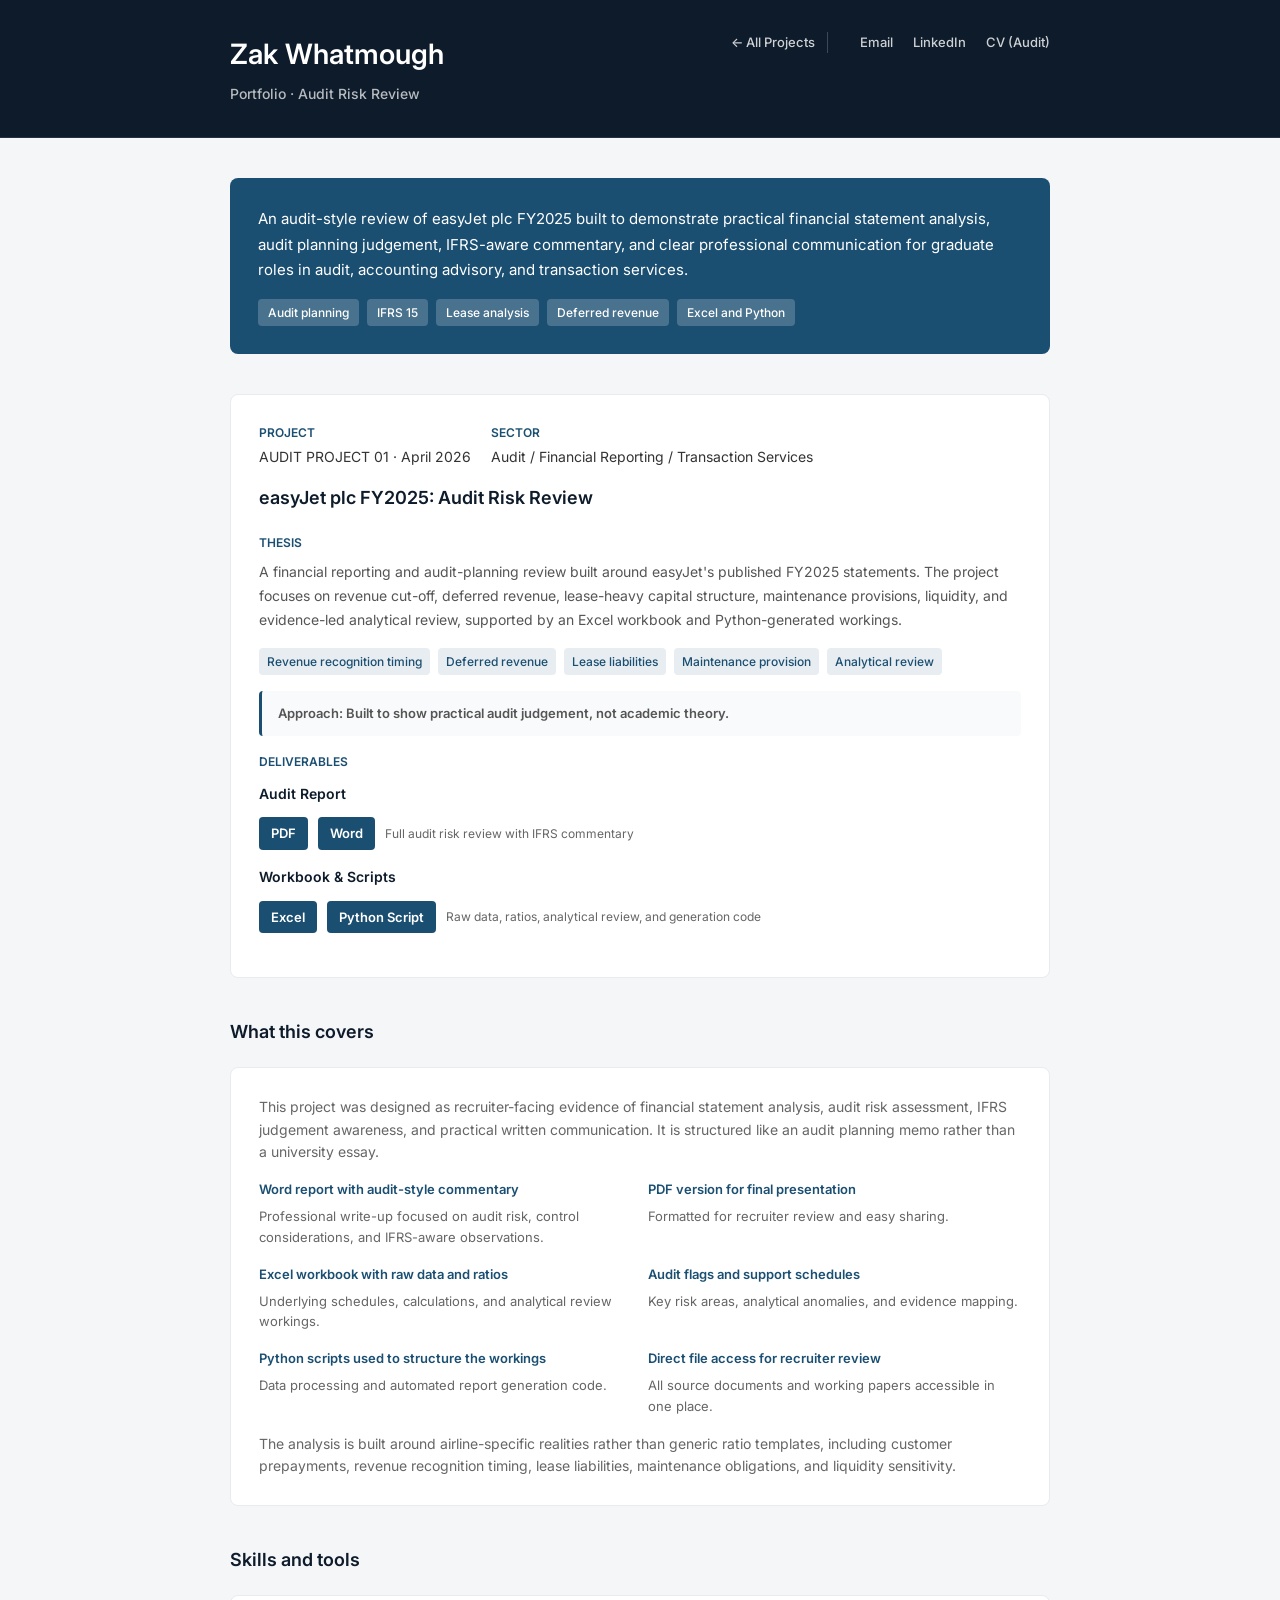
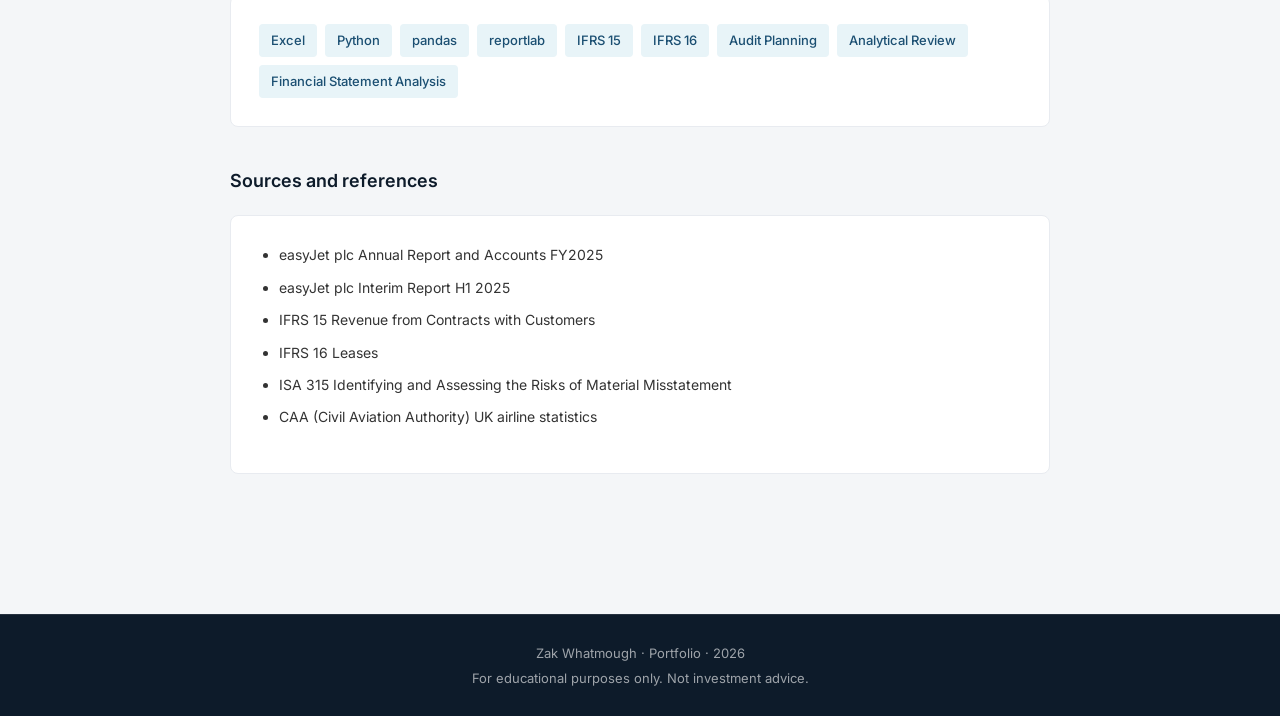
==== commit 8add697a: "Remove GitHub link from audit page, add Critical Review PDF to LBO page" ====
--- a/easyjet-audit-risk-review/index.html
+++ b/easyjet-audit-risk-review/index.html
@@ -441,9 +441,6 @@
                         <a href="scripts/generate_easyjet_analysis.py" class="file-btn" target="_blank">Python Script</a>
                         <span class="file-note">Raw data, ratios, analytical review, and generation code</span>
                     </div>
-                    <div class="github-link">
-                        <a href="https://github.com/zwhatmough/investment-research/tree/main/easyjet-audit-risk-review" target="_blank">View on GitHub</a>
-                    </div>
                 </div>
             </div>
         </section>
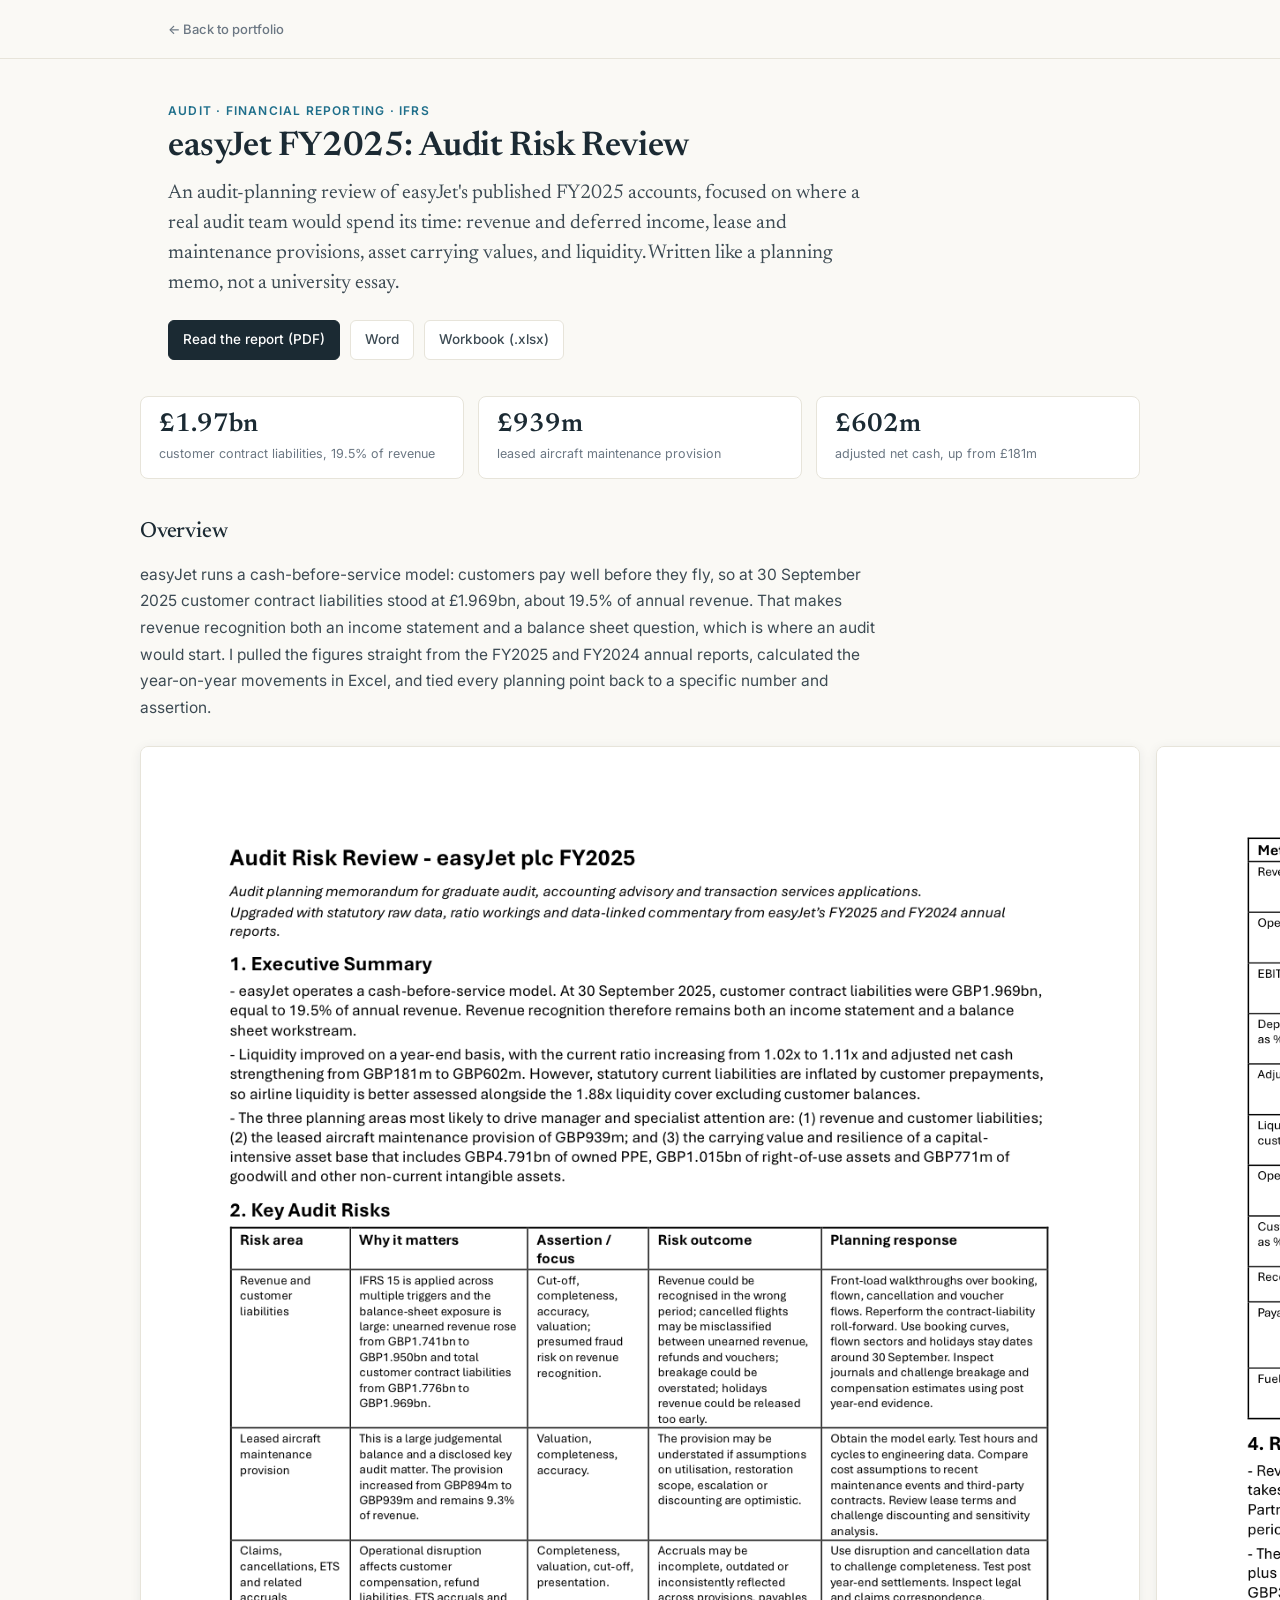
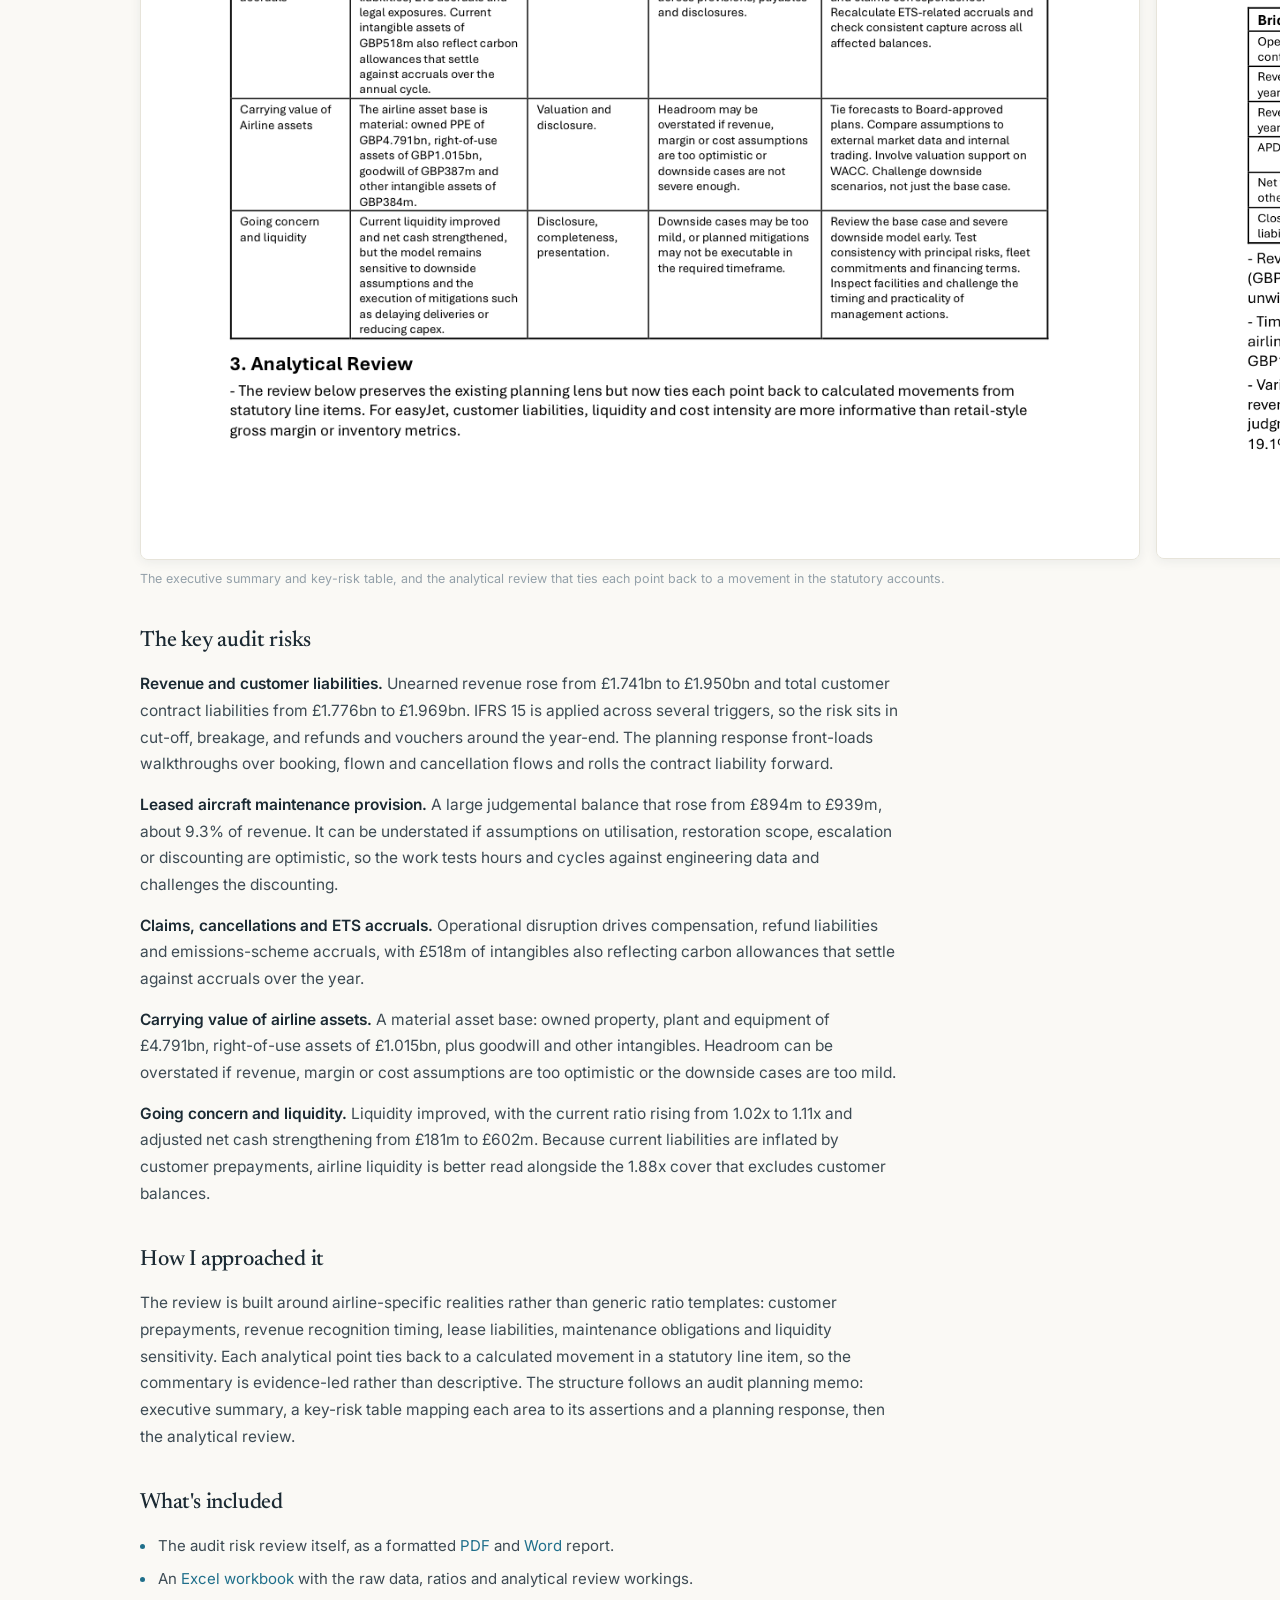
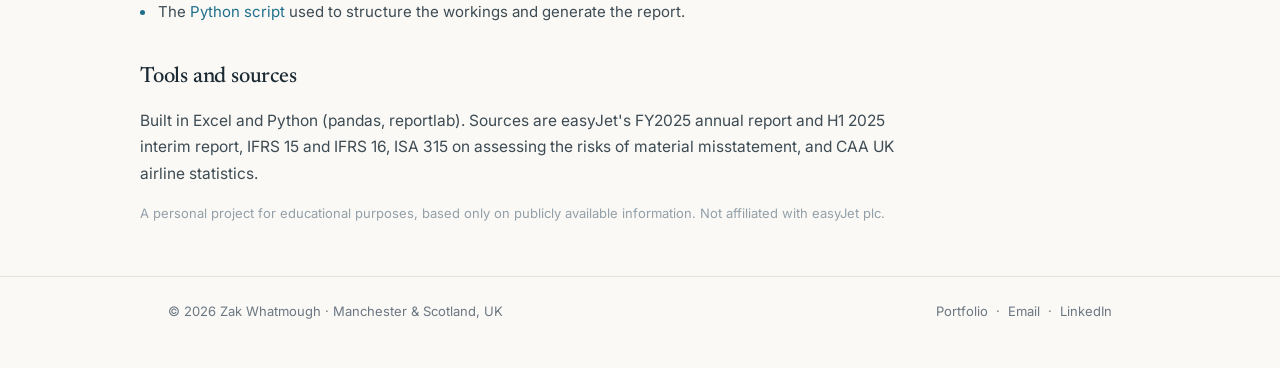
==== commit 48fb01c9: "Humanise copy, unify sub-pages, rework CV - Remove em dashes and AI writing tells across the main pa" ====
--- a/easyjet-audit-risk-review/index.html
+++ b/easyjet-audit-risk-review/index.html
@@ -1,521 +1,80 @@
 <!DOCTYPE html>
 <html lang="en">
 <head>
-    <meta charset="UTF-8">
-    <meta name="viewport" content="width=device-width, initial-scale=1.0">
-    <title>easyJet Audit Risk Review | Zak Whatmough Portfolio</title>
-    <link href="https://fonts.googleapis.com/css2?family=Inter:wght@400;500;600;700&display=swap" rel="stylesheet">
-    <style>
-        * {
-            margin: 0;
-            padding: 0;
-            box-sizing: border-box;
-        }
-
-        body {
-            font-family: 'Inter', -apple-system, BlinkMacSystemFont, 'Segoe UI', sans-serif;
-            background: #F4F6F8;
-            color: #333;
-            line-height: 1.6;
-        }
-
-        header {
-            background: #0D1B2A;
-            padding: 32px 0;
-            border-bottom: 1px solid rgba(255,255,255,0.1);
-        }
-
-        .header-content {
-            max-width: 860px;
-            margin: 0 auto;
-            padding: 0 20px;
-            display: flex;
-            justify-content: space-between;
-            align-items: flex-start;
-            gap: 24px;
-        }
-
-        .header-text h1 {
-            font-size: 28px;
-            font-weight: 600;
-            color: white;
-            margin-bottom: 6px;
-        }
-
-        .header-text p {
-            font-size: 14px;
-            color: rgba(255,255,255,0.7);
-            font-weight: 500;
-        }
-
-        .header-links {
-            display: flex;
-            gap: 20px;
-            flex-wrap: wrap;
-            justify-content: flex-end;
-            align-items: center;
-        }
-
-        .header-links a {
-            color: rgba(255,255,255,0.8);
-            text-decoration: none;
-            font-size: 13px;
-            font-weight: 500;
-            transition: color 0.2s;
-        }
-
-        .header-links a:hover {
-            color: white;
-        }
-
-        .header-links a.back {
-            margin-right: 12px;
-            padding-right: 12px;
-            border-right: 1px solid rgba(255,255,255,0.2);
-        }
-
-        .container {
-            max-width: 860px;
-            margin: 0 auto;
-            padding: 40px 20px;
-        }
-
-        .about-strip {
-            background: #1B4F72;
-            color: white;
-            padding: 28px;
-            border-radius: 8px;
-            margin-bottom: 40px;
-        }
-
-        .about-strip p {
-            font-size: 15px;
-            line-height: 1.7;
-            margin-bottom: 16px;
-        }
-
-        .about-strip p:last-child {
-            margin-bottom: 0;
-        }
-
-        .tags {
-            display: flex;
-            flex-wrap: wrap;
-            gap: 8px;
-            margin-top: 16px;
-        }
-
-        .tag {
-            background: rgba(255,255,255,0.2);
-            color: white;
-            padding: 4px 10px;
-            border-radius: 4px;
-            font-size: 12px;
-            font-weight: 500;
-        }
-
-        h2 {
-            font-size: 18px;
-            font-weight: 600;
-            margin: 32px 0 20px 0;
-            color: #0D1B2A;
-        }
-
-        .card {
-            background: white;
-            padding: 28px;
-            border-radius: 8px;
-            margin-bottom: 24px;
-            border: 1px solid #E8EBF0;
-        }
-
-        .project-meta {
-            display: flex;
-            gap: 20px;
-            margin-bottom: 16px;
-            flex-wrap: wrap;
-        }
-
-        .meta-item {
-            display: flex;
-            flex-direction: column;
-        }
-
-        .meta-label {
-            font-weight: 600;
-            color: #1B4F72;
-            font-size: 12px;
-            text-transform: uppercase;
-            margin-bottom: 4px;
-        }
-
-        .meta-value {
-            color: #333;
-            font-size: 14px;
-        }
-
-        .project-title {
-            font-size: 18px;
-            font-weight: 600;
-            color: #0D1B2A;
-            margin-bottom: 16px;
-        }
-
-        .thesis-label {
-            font-weight: 600;
-            color: #1B4F72;
-            font-size: 12px;
-            text-transform: uppercase;
-            margin-bottom: 8px;
-            display: block;
-        }
-
-        .project-thesis {
-            font-size: 14px;
-            color: #555;
-            line-height: 1.7;
-            margin-bottom: 16px;
-        }
-
-        .project-tags {
-            display: flex;
-            gap: 8px;
-            flex-wrap: wrap;
-            margin-bottom: 16px;
-        }
-
-        .project-tag {
-            background: rgba(27, 79, 114, 0.1);
-            color: #1B4F72;
-            padding: 4px 8px;
-            border-radius: 4px;
-            font-size: 12px;
-            font-weight: 500;
-        }
-
-        .project-call {
-            background: #F9FAFB;
-            border-left: 3px solid #1B4F72;
-            padding: 12px 16px;
-            border-radius: 4px;
-            font-size: 13px;
-            color: #555;
-            font-weight: 600;
-            margin-bottom: 16px;
-        }
-
-        .files-section {
-            margin: 16px 0;
-        }
-
-        .files-label {
-            font-weight: 600;
-            color: #1B4F72;
-            font-size: 12px;
-            text-transform: uppercase;
-            margin-bottom: 12px;
-            display: block;
-        }
-
-        .file-row {
-            display: flex;
-            gap: 10px;
-            flex-wrap: wrap;
-            align-items: center;
-        }
-
-        .file-btn {
-            color: white;
-            background: #1B4F72;
-            text-decoration: none;
-            font-size: 13px;
-            font-weight: 600;
-            padding: 6px 12px;
-            border-radius: 4px;
-            transition: background 0.2s;
-        }
-
-        .file-btn:hover {
-            background: #154360;
-        }
-
-        .file-note {
-            font-size: 12px;
-            color: #666;
-        }
-
-        .github-link {
-            display: inline-block;
-            margin-top: 8px;
-        }
-
-        .github-link a {
-            color: white;
-            background: #1B4F72;
-            padding: 8px 16px;
-            border-radius: 4px;
-            text-decoration: none;
-            font-size: 13px;
-            font-weight: 600;
-            transition: background 0.2s;
-        }
-
-        .github-link a:hover {
-            background: #154360;
-        }
-
-        .coverage-grid {
-            display: grid;
-            grid-template-columns: 1fr 1fr;
-            gap: 16px;
-            margin-top: 16px;
-        }
-
-        .grid-item {
-            display: flex;
-            flex-direction: column;
-        }
-
-        .grid-item-title {
-            font-weight: 600;
-            color: #1B4F72;
-            font-size: 13px;
-            margin-bottom: 6px;
-        }
-
-        .grid-item-desc {
-            font-size: 13px;
-            color: #666;
-            line-height: 1.6;
-        }
-
-        .skills-tags {
-            display: flex;
-            flex-wrap: wrap;
-            gap: 8px;
-        }
-
-        .skill-tag {
-            background: #E8F4F8;
-            color: #1B4F72;
-            padding: 6px 12px;
-            border-radius: 4px;
-            font-size: 13px;
-            font-weight: 500;
-        }
-
-        .references {
-            margin-left: 20px;
-        }
-
-        .references li {
-            margin-bottom: 10px;
-            font-size: 14px;
-            line-height: 1.6;
-        }
-
-        footer {
-            background: #0D1B2A;
-            color: rgba(255,255,255,0.6);
-            padding: 24px 0;
-            text-align: center;
-            font-size: 13px;
-            border-top: 1px solid rgba(255,255,255,0.1);
-            margin-top: 60px;
-        }
-
-        footer p {
-            margin: 4px 0;
-        }
-
-        section {
-            margin-bottom: 40px;
-        }
-
-        .section-intro {
-            font-size: 14px;
-            color: #666;
-            margin-bottom: 16px;
-            line-height: 1.6;
-        }
-
-        ul {
-            margin-left: 20px;
-            margin-bottom: 16px;
-        }
-
-        li {
-            margin-bottom: 8px;
-            font-size: 14px;
-            line-height: 1.6;
-        }
-
-        @media (max-width: 640px) {
-            .header-content {
-                flex-direction: column;
-            }
-
-            .header-links {
-                justify-content: flex-start;
-            }
-
-            .project-meta {
-                flex-direction: column;
-                gap: 12px;
-            }
-
-            .coverage-grid {
-                grid-template-columns: 1fr;
-            }
-
-        }
-    </style>
+<meta charset="UTF-8">
+<meta name="viewport" content="width=device-width, initial-scale=1.0">
+<title>easyJet FY2025 Audit Risk Review | Zak Whatmough</title>
+<link rel="preconnect" href="https://fonts.googleapis.com">
+<link rel="preconnect" href="https://fonts.gstatic.com" crossorigin>
+<link href="https://fonts.googleapis.com/css2?family=Inter:wght@400;500;600;700&family=Newsreader:opsz,wght@6..72,400;6..72,500;6..72,600&display=swap" rel="stylesheet">
+<link rel="stylesheet" href="../assets/site.css">
 </head>
 <body>
-    <header>
-        <div class="header-content">
-            <div class="header-text">
-                <h1>Zak Whatmough</h1>
-                <p>Portfolio · Audit Risk Review</p>
-            </div>
-            <nav class="header-links">
-                <a href="../" class="back">← All Projects</a>
-                <a href="mailto:z.whatmough@hotmail.co.uk">Email</a>
-                <a href="https://www.linkedin.com/in/zak-whatmough" target="_blank">LinkedIn</a>
-                <a href="../Zak_Whatmough_CV_Audit.pdf" target="_blank">CV (Audit)</a>
-            </nav>
-        </div>
-    </header>
 
-    <div class="container">
-        <section class="about-strip">
-            <p>An audit-style review of easyJet plc FY2025 built to demonstrate practical financial statement analysis, audit planning judgement, IFRS-aware commentary, and clear professional communication for graduate roles in audit, accounting advisory, and transaction services.</p>
-            <div class="tags">
-                <span class="tag">Audit planning</span>
-                <span class="tag">IFRS 15</span>
-                <span class="tag">Lease analysis</span>
-                <span class="tag">Deferred revenue</span>
-                <span class="tag">Excel and Python</span>
-            </div>
-        </section>
+<nav class="subnav"><div class="wrap"><a class="backlink" href="../">&larr; Back to portfolio</a></div></nav>
 
-        <section>
-            <div class="card">
-                <div class="project-meta">
-                    <div class="meta-item">
-                        <span class="meta-label">Project</span>
-                        <span class="meta-value">AUDIT PROJECT 01 · April 2026</span>
-                    </div>
-                    <div class="meta-item">
-                        <span class="meta-label">Sector</span>
-                        <span class="meta-value">Audit / Financial Reporting / Transaction Services</span>
-                    </div>
-                </div>
+<header class="subhead">
+  <div class="wrap">
+    <p class="proj-kicker">Audit · Financial reporting · IFRS</p>
+    <h1>easyJet FY2025: Audit Risk Review</h1>
+    <p class="lead">An audit-planning review of easyJet's published FY2025 accounts, focused on where a real audit team would spend its time: revenue and deferred income, lease and maintenance provisions, asset carrying values, and liquidity. Written like a planning memo, not a university essay.</p>
+    <div class="links">
+      <a class="primary" href="docs/easyjet-audit-risk-review.pdf" target="_blank">Read the report (PDF)</a>
+      <a href="docs/easyjet-audit-risk-review.docx">Word</a>
+      <a href="data/easyjet-audit-risk-review.xlsx">Workbook (.xlsx)</a>
+    </div>
+  </div>
+</header>
 
-                <h2 style="margin-top: 0;">easyJet plc FY2025: Audit Risk Review</h2>
+<main class="wrap prose">
 
-                <span class="thesis-label">Thesis</span>
-                <p class="project-thesis">A financial reporting and audit-planning review built around easyJet's published FY2025 statements. The project focuses on revenue cut-off, deferred revenue, lease-heavy capital structure, maintenance provisions, liquidity, and evidence-led analytical review, supported by an Excel workbook and Python-generated workings.</p>
+  <div class="keynums">
+    <div class="keynum"><div class="n">£1.97bn</div><div class="l">customer contract liabilities, 19.5% of revenue</div></div>
+    <div class="keynum"><div class="n">£939m</div><div class="l">leased aircraft maintenance provision</div></div>
+    <div class="keynum"><div class="n">£602m</div><div class="l">adjusted net cash, up from £181m</div></div>
+  </div>
 
-                <div class="project-tags">
-                    <span class="project-tag">Revenue recognition timing</span>
-                    <span class="project-tag">Deferred revenue</span>
-                    <span class="project-tag">Lease liabilities</span>
-                    <span class="project-tag">Maintenance provision</span>
-                    <span class="project-tag">Analytical review</span>
-                </div>
+  <h2>Overview</h2>
+  <p>easyJet runs a cash-before-service model: customers pay well before they fly, so at 30 September 2025 customer contract liabilities stood at £1.969bn, about 19.5% of annual revenue. That makes revenue recognition both an income statement and a balance sheet question, which is where an audit would start. I pulled the figures straight from the FY2025 and FY2024 annual reports, calculated the year-on-year movements in Excel, and tied every planning point back to a specific number and assertion.</p>
 
-                <div class="project-call">Approach: Built to show practical audit judgement, not academic theory.</div>
+  <figure class="figrow">
+    <img src="../images/audit/easyjet-p1.png" alt="Audit risk review, executive summary and key risks table">
+    <img src="../images/audit/easyjet-p2.png" alt="Audit risk review, analytical review section">
+  </figure>
+  <figcaption style="margin-top:-14px">The executive summary and key-risk table, and the analytical review that ties each point back to a movement in the statutory accounts.</figcaption>
 
-                <div class="files-section">
-                    <span class="files-label">Deliverables</span>
-                    <p style="font-size:14px; font-weight:600; color:#0D1B2A; margin-bottom:12px;">Audit Report</p>
-                    <div class="file-row" style="margin-bottom:16px;">
-                        <a href="docs/easyjet-audit-risk-review.pdf" class="file-btn" target="_blank">PDF</a>
-                        <a href="docs/easyjet-audit-risk-review.docx" class="file-btn" target="_blank">Word</a>
-                        <span class="file-note">Full audit risk review with IFRS commentary</span>
-                    </div>
-                    <p style="font-size:14px; font-weight:600; color:#0D1B2A; margin-bottom:12px;">Workbook &amp; Scripts</p>
-                    <div class="file-row" style="margin-bottom:16px;">
-                        <a href="data/easyjet-audit-risk-review.xlsx" class="file-btn" target="_blank">Excel</a>
-                        <a href="scripts/generate_easyjet_analysis.py" class="file-btn" target="_blank">Python Script</a>
-                        <span class="file-note">Raw data, ratios, analytical review, and generation code</span>
-                    </div>
-                </div>
-            </div>
-        </section>
+  <h2>The key audit risks</h2>
+  <p><b>Revenue and customer liabilities.</b> Unearned revenue rose from £1.741bn to £1.950bn and total customer contract liabilities from £1.776bn to £1.969bn. IFRS 15 is applied across several triggers, so the risk sits in cut-off, breakage, and refunds and vouchers around the year-end. The planning response front-loads walkthroughs over booking, flown and cancellation flows and rolls the contract liability forward.</p>
+  <p><b>Leased aircraft maintenance provision.</b> A large judgemental balance that rose from £894m to £939m, about 9.3% of revenue. It can be understated if assumptions on utilisation, restoration scope, escalation or discounting are optimistic, so the work tests hours and cycles against engineering data and challenges the discounting.</p>
+  <p><b>Claims, cancellations and ETS accruals.</b> Operational disruption drives compensation, refund liabilities and emissions-scheme accruals, with £518m of intangibles also reflecting carbon allowances that settle against accruals over the year.</p>
+  <p><b>Carrying value of airline assets.</b> A material asset base: owned property, plant and equipment of £4.791bn, right-of-use assets of £1.015bn, plus goodwill and other intangibles. Headroom can be overstated if revenue, margin or cost assumptions are too optimistic or the downside cases are too mild.</p>
+  <p><b>Going concern and liquidity.</b> Liquidity improved, with the current ratio rising from 1.02x to 1.11x and adjusted net cash strengthening from £181m to £602m. Because current liabilities are inflated by customer prepayments, airline liquidity is better read alongside the 1.88x cover that excludes customer balances.</p>
 
-        <section>
-            <h2>What this covers</h2>
-            <div class="card">
-                <p class="section-intro">This project was designed as recruiter-facing evidence of financial statement analysis, audit risk assessment, IFRS judgement awareness, and practical written communication. It is structured like an audit planning memo rather than a university essay.</p>
+  <h2>How I approached it</h2>
+  <p>The review is built around airline-specific realities rather than generic ratio templates: customer prepayments, revenue recognition timing, lease liabilities, maintenance obligations and liquidity sensitivity. Each analytical point ties back to a calculated movement in a statutory line item, so the commentary is evidence-led rather than descriptive. The structure follows an audit planning memo: executive summary, a key-risk table mapping each area to its assertions and a planning response, then the analytical review.</p>
 
-                <div class="coverage-grid">
-                    <div class="grid-item">
-                        <span class="grid-item-title">Word report with audit-style commentary</span>
-                        <span class="grid-item-desc">Professional write-up focused on audit risk, control considerations, and IFRS-aware observations.</span>
-                    </div>
-                    <div class="grid-item">
-                        <span class="grid-item-title">PDF version for final presentation</span>
-                        <span class="grid-item-desc">Formatted for recruiter review and easy sharing.</span>
-                    </div>
-                    <div class="grid-item">
-                        <span class="grid-item-title">Excel workbook with raw data and ratios</span>
-                        <span class="grid-item-desc">Underlying schedules, calculations, and analytical review workings.</span>
-                    </div>
-                    <div class="grid-item">
-                        <span class="grid-item-title">Audit flags and support schedules</span>
-                        <span class="grid-item-desc">Key risk areas, analytical anomalies, and evidence mapping.</span>
-                    </div>
-                    <div class="grid-item">
-                        <span class="grid-item-title">Python scripts used to structure the workings</span>
-                        <span class="grid-item-desc">Data processing and automated report generation code.</span>
-                    </div>
-                    <div class="grid-item">
-                        <span class="grid-item-title">Direct file access for recruiter review</span>
-                        <span class="grid-item-desc">All source documents and working papers accessible in one place.</span>
-                    </div>
-                </div>
+  <h2>What's included</h2>
+  <ul>
+    <li>The audit risk review itself, as a formatted <a href="docs/easyjet-audit-risk-review.pdf" target="_blank">PDF</a> and <a href="docs/easyjet-audit-risk-review.docx">Word</a> report.</li>
+    <li>An <a href="data/easyjet-audit-risk-review.xlsx">Excel workbook</a> with the raw data, ratios and analytical review workings.</li>
+    <li>The <a href="scripts/generate_easyjet_analysis.py" target="_blank">Python script</a> used to structure the workings and generate the report.</li>
+  </ul>
 
-                <p style="margin-top: 16px; font-size: 14px; color: #666;">The analysis is built around airline-specific realities rather than generic ratio templates, including customer prepayments, revenue recognition timing, lease liabilities, maintenance obligations, and liquidity sensitivity.</p>
-            </div>
-        </section>
+  <h2>Tools and sources</h2>
+  <p>Built in Excel and Python (pandas, reportlab). Sources are easyJet's FY2025 annual report and H1 2025 interim report, IFRS 15 and IFRS 16, ISA 315 on assessing the risks of material misstatement, and CAA UK airline statistics.</p>
 
-        <section>
-            <h2>Skills and tools</h2>
-            <div class="card">
-                <div class="skills-tags">
-                    <span class="skill-tag">Excel</span>
-                    <span class="skill-tag">Python</span>
-                    <span class="skill-tag">pandas</span>
-                    <span class="skill-tag">reportlab</span>
-                    <span class="skill-tag">IFRS 15</span>
-                    <span class="skill-tag">IFRS 16</span>
-                    <span class="skill-tag">Audit Planning</span>
-                    <span class="skill-tag">Analytical Review</span>
-                    <span class="skill-tag">Financial Statement Analysis</span>
-                </div>
-            </div>
-        </section>
+  <p style="font-size:13px;color:var(--faint);margin-top:8px">A personal project for educational purposes, based only on publicly available information. Not affiliated with easyJet plc.</p>
 
-        <section>
-            <h2>Sources and references</h2>
-            <div class="card">
-                <ul class="references">
-                    <li>easyJet plc Annual Report and Accounts FY2025</li>
-                    <li>easyJet plc Interim Report H1 2025</li>
-                    <li>IFRS 15 Revenue from Contracts with Customers</li>
-                    <li>IFRS 16 Leases</li>
-                    <li>ISA 315 Identifying and Assessing the Risks of Material Misstatement</li>
-                    <li>CAA (Civil Aviation Authority) UK airline statistics</li>
-                </ul>
-            </div>
-        </section>
+</main>
+
+<footer>
+  <div class="wrap">
+    <div class="foot-inner">
+      <span>© 2026 Zak Whatmough · Manchester &amp; Scotland, UK</span>
+      <span><a href="../">Portfolio</a> &nbsp;·&nbsp; <a href="mailto:z.whatmough@hotmail.co.uk">Email</a> &nbsp;·&nbsp; <a href="https://www.linkedin.com/in/zak-whatmough" target="_blank" rel="noopener">LinkedIn</a></span>
     </div>
+  </div>
+</footer>
 
-    <footer>
-        <p>Zak Whatmough · Portfolio · 2026</p>
-        <p>For educational purposes only. Not investment advice.</p>
-    </footer>
 </body>
 </html>
--- a/assets/site.css
+++ b/assets/site.css
@@ -0,0 +1,128 @@
+*,*::before,*::after{box-sizing:border-box;margin:0;padding:0}
+:root{
+  --ink:#1b2a33;--ink-soft:#3d4b54;--muted:#6b7783;--faint:#93a0a9;
+  --accent:#1f6f8b;--accent-dark:#155066;
+  --bg:#faf9f5;--card:#ffffff;--line:#e7e4da;--line-soft:#eeece4;
+}
+html{scroll-behavior:smooth}
+body{font-family:'Inter',-apple-system,BlinkMacSystemFont,sans-serif;background:var(--bg);color:var(--ink);line-height:1.6;-webkit-font-smoothing:antialiased}
+.wrap{max-width:1000px;margin:0 auto;padding:0 28px}
+a{color:var(--accent);text-decoration:none}
+a:hover{color:var(--accent-dark)}
+
+/* ---- home header + intro ---- */
+.top{padding:60px 0 32px;border-bottom:1px solid var(--line)}
+.eyebrow{font-size:12px;letter-spacing:.14em;text-transform:uppercase;color:var(--accent);font-weight:600;margin-bottom:16px}
+.top h1{font-family:'Newsreader',Georgia,serif;font-weight:500;font-size:43px;line-height:1.06;letter-spacing:-.5px;color:var(--ink);margin-bottom:14px}
+.lede{font-family:'Newsreader',Georgia,serif;font-size:21px;line-height:1.5;color:var(--ink-soft);max-width:640px;font-weight:400}
+.meta{margin-top:18px;font-size:14px;color:var(--muted)}
+.links{margin-top:24px;display:flex;gap:10px;flex-wrap:wrap}
+.links a{font-size:13.5px;font-weight:500;color:var(--ink-soft);border:1px solid var(--line);background:#fff;border-radius:6px;padding:8px 14px;transition:all .15s}
+.links a:hover{border-color:var(--accent);color:var(--accent)}
+.links a.primary{background:var(--ink);color:#fff;border-color:var(--ink)}
+.links a.primary:hover{background:var(--accent-dark);border-color:var(--accent-dark);color:#fff}
+.intro{padding:40px 0 4px}
+.intro p{font-size:16.5px;color:var(--ink-soft);max-width:690px;margin-bottom:16px;line-height:1.72}
+.intro p:last-child{margin-bottom:0}
+.sec-head{display:flex;align-items:baseline;justify-content:space-between;gap:16px;margin:52px 0 4px;padding-bottom:14px;border-bottom:1px solid var(--line)}
+.sec-head h2{font-family:'Newsreader',Georgia,serif;font-weight:500;font-size:24px;color:var(--ink);letter-spacing:-.2px}
+.sec-head span{font-size:13px;color:var(--faint)}
+
+/* ---- project cards (home) ---- */
+.project{padding:36px 0 10px;border-bottom:1px solid var(--line-soft)}
+.project:last-of-type{border-bottom:none}
+.proj-top{display:flex;gap:18px;align-items:flex-start;margin-bottom:18px}
+.proj-num{font-family:'Newsreader',Georgia,serif;font-size:30px;color:var(--faint);line-height:1;font-weight:400;flex:none;width:44px}
+.proj-head h3{font-family:'Newsreader',Georgia,serif;font-weight:600;font-size:23px;color:var(--ink);letter-spacing:-.2px;line-height:1.25;margin-bottom:6px}
+.proj-kicker{font-size:12px;letter-spacing:.1em;text-transform:uppercase;color:var(--accent);font-weight:600;margin-bottom:9px}
+.proj-oneline{font-size:15.5px;color:var(--ink-soft);max-width:660px}
+.shots{display:flex;gap:14px;margin:4px 0 22px}
+.shots.wide .shot{flex:1;min-width:0}
+.shots.tall .shot{flex:none;width:186px}
+.shot{border:1px solid var(--line);border-radius:7px;overflow:hidden;background:#fff;box-shadow:0 2px 10px rgba(27,42,51,.06);display:block}
+.shot img{width:100%;display:block}
+.wwh{display:grid;grid-template-columns:1fr 1fr 1fr;gap:26px;margin:2px 0 20px}
+.wwh .col h4{font-size:11.5px;letter-spacing:.1em;text-transform:uppercase;color:var(--accent);font-weight:600;margin-bottom:7px}
+.wwh .col p{font-size:14px;color:var(--ink-soft);line-height:1.62}
+.tools{display:flex;flex-wrap:wrap;gap:7px;margin-bottom:16px}
+.tool{font-size:12px;color:var(--muted);background:#fff;border:1px solid var(--line);border-radius:5px;padding:3px 9px}
+.proj-links{display:flex;flex-wrap:wrap;gap:9px;align-items:center}
+.btn{font-size:13px;font-weight:500;border-radius:6px;padding:7px 14px;transition:all .15s;border:1px solid var(--line);background:#fff;color:var(--ink-soft)}
+.btn:hover{border-color:var(--accent);color:var(--accent)}
+.btn.solid{background:var(--accent);border-color:var(--accent);color:#fff}
+.btn.solid:hover{background:var(--accent-dark);border-color:var(--accent-dark);color:#fff}
+.findings{margin:0 0 18px;font-size:13.5px;color:var(--muted);line-height:1.7}
+.findings b{color:var(--ink-soft);font-weight:600}
+
+/* ---- background (home) ---- */
+.bg-grid{display:grid;grid-template-columns:1fr 1fr;gap:14px 40px;margin-top:6px}
+.bg-block h4{font-size:12px;letter-spacing:.1em;text-transform:uppercase;color:var(--accent);font-weight:600;margin-bottom:12px}
+.bg-item{margin-bottom:14px}
+.bg-item .r1{font-size:14.5px;color:var(--ink);font-weight:600}
+.bg-item .r2{font-size:13px;color:var(--muted)}
+.bg-item .r3{font-size:13px;color:var(--ink-soft);margin-top:3px;line-height:1.55}
+.skills-line{font-size:14px;color:var(--ink-soft);line-height:1.8}
+.skills-line b{color:var(--ink);font-weight:600}
+
+/* ---- footer ---- */
+footer{margin-top:52px;border-top:1px solid var(--line);padding:24px 0 46px}
+.foot-inner{display:flex;justify-content:space-between;gap:14px;flex-wrap:wrap;font-size:13px;color:var(--muted)}
+.foot-inner a{color:var(--muted)}
+.foot-inner a:hover{color:var(--accent)}
+.disclaimer{margin-top:12px;font-size:11.5px;color:var(--faint);max-width:720px}
+
+/* ---- sub-page ---- */
+.subnav{border-bottom:1px solid var(--line);padding:16px 0}
+.backlink{font-size:13px;color:var(--muted);font-weight:500}
+.backlink:hover{color:var(--accent)}
+.subhead{padding:42px 0 6px}
+.subhead h1{font-family:'Newsreader',Georgia,serif;font-weight:600;font-size:34px;line-height:1.1;letter-spacing:-.4px;color:var(--ink);margin:6px 0 12px}
+.subhead .lead{font-family:'Newsreader',Georgia,serif;font-size:20px;line-height:1.5;color:var(--ink-soft);max-width:700px;font-weight:400}
+.subhead .meta{margin-top:16px;font-size:13.5px;color:var(--muted)}
+.subhead .links{margin-top:22px}
+.prose{padding:6px 0 0}
+.prose h2{font-family:'Newsreader',Georgia,serif;font-weight:500;font-size:22px;color:var(--ink);margin:36px 0 12px;letter-spacing:-.2px}
+.prose p{font-size:15.5px;color:var(--ink-soft);line-height:1.72;margin-bottom:14px;max-width:760px}
+.prose p b{color:var(--ink);font-weight:600}
+.prose ul{list-style:none;margin:2px 0 16px;max-width:760px}
+.prose li{font-size:15px;color:var(--ink-soft);line-height:1.62;padding-left:18px;position:relative;margin-bottom:9px}
+.prose li::before{content:'';position:absolute;left:0;top:10px;width:5px;height:5px;border-radius:50%;background:var(--accent)}
+.prose li b{color:var(--ink);font-weight:600}
+figure{margin:24px 0}
+figure img{width:100%;display:block;border:1px solid var(--line);border-radius:8px;box-shadow:0 2px 12px rgba(27,42,51,.07)}
+figcaption{font-size:12.5px;color:var(--faint);margin-top:9px;line-height:1.5}
+.figrow{display:flex;gap:16px;margin:24px 0;align-items:flex-start}
+.figrow figure{flex:1;min-width:0;margin:0}
+.keynums{display:flex;flex-wrap:wrap;gap:14px;margin:24px 0}
+.keynum{flex:1;min-width:150px;border:1px solid var(--line);border-radius:8px;background:#fff;padding:15px 18px}
+.keynum .n{font-family:'Newsreader',Georgia,serif;font-size:26px;color:var(--ink);font-weight:600;line-height:1.05}
+.keynum .l{font-size:12.5px;color:var(--muted);margin-top:6px;line-height:1.4}
+.callout{background:#fff;border:1px solid var(--line);border-left:3px solid var(--accent);border-radius:6px;padding:15px 18px;margin:22px 0;font-size:14.5px;color:var(--ink-soft);line-height:1.68;max-width:760px}
+.callout b{color:var(--ink);font-weight:600}
+
+@media(max-width:760px){
+  .top h1{font-size:33px}
+  .lede{font-size:19px}
+  .wwh{grid-template-columns:1fr;gap:16px}
+  .shots.wide{flex-direction:column}
+  .shots.tall{flex-wrap:wrap}
+  .shots.tall .shot{width:calc(50% - 8px)}
+  .bg-grid{grid-template-columns:1fr;gap:8px}
+  .proj-num{font-size:24px;width:34px}
+  .subhead h1{font-size:27px}
+  .figrow{flex-direction:column}
+}
+
+/* ---- document list (sub-pages) ---- */
+.doc-item{display:flex;gap:20px;padding:22px 0;border-bottom:1px solid var(--line-soft);align-items:flex-start}
+.doc-item:last-child{border-bottom:none}
+.doc-thumb{flex:none;width:132px;border:1px solid var(--line);border-radius:6px;overflow:hidden;box-shadow:0 2px 10px rgba(27,42,51,.06);background:#fff}
+.doc-thumb img{width:100%;display:block}
+.doc-body{flex:1;min-width:0}
+.doc-body .kick{font-size:11.5px;letter-spacing:.08em;text-transform:uppercase;color:var(--accent);font-weight:600;margin-bottom:5px}
+.doc-body h3{font-family:'Newsreader',Georgia,serif;font-size:18px;font-weight:600;color:var(--ink);line-height:1.3;margin-bottom:8px}
+.doc-body p{font-size:14px;color:var(--ink-soft);line-height:1.65;margin-bottom:10px;max-width:640px}
+.doc-links{display:flex;gap:8px;flex-wrap:wrap}
+.doc-links a{font-size:12.5px;font-weight:500;border:1px solid var(--line);background:#fff;color:var(--ink-soft);border-radius:5px;padding:5px 11px;transition:all .15s}
+.doc-links a:hover{border-color:var(--accent);color:var(--accent)}
+@media(max-width:640px){.doc-item{flex-direction:column}.doc-thumb{width:120px}}
